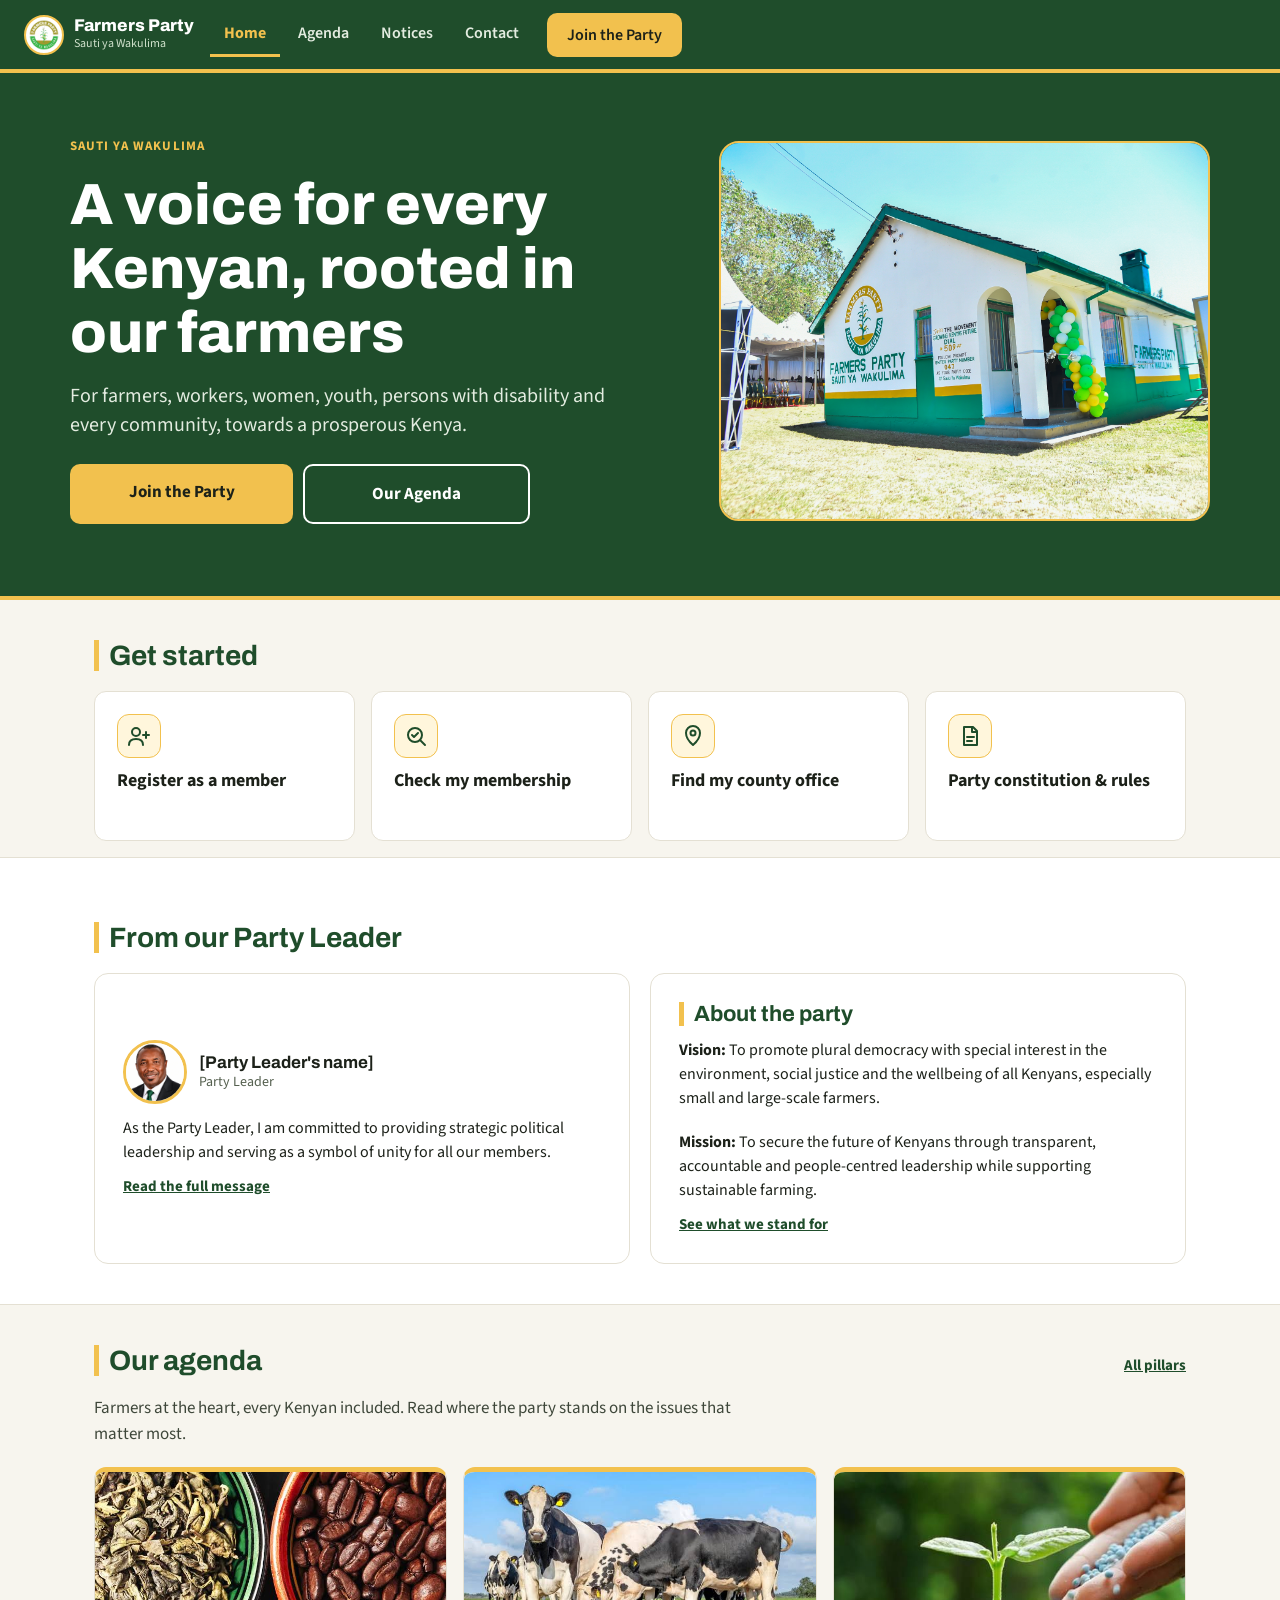
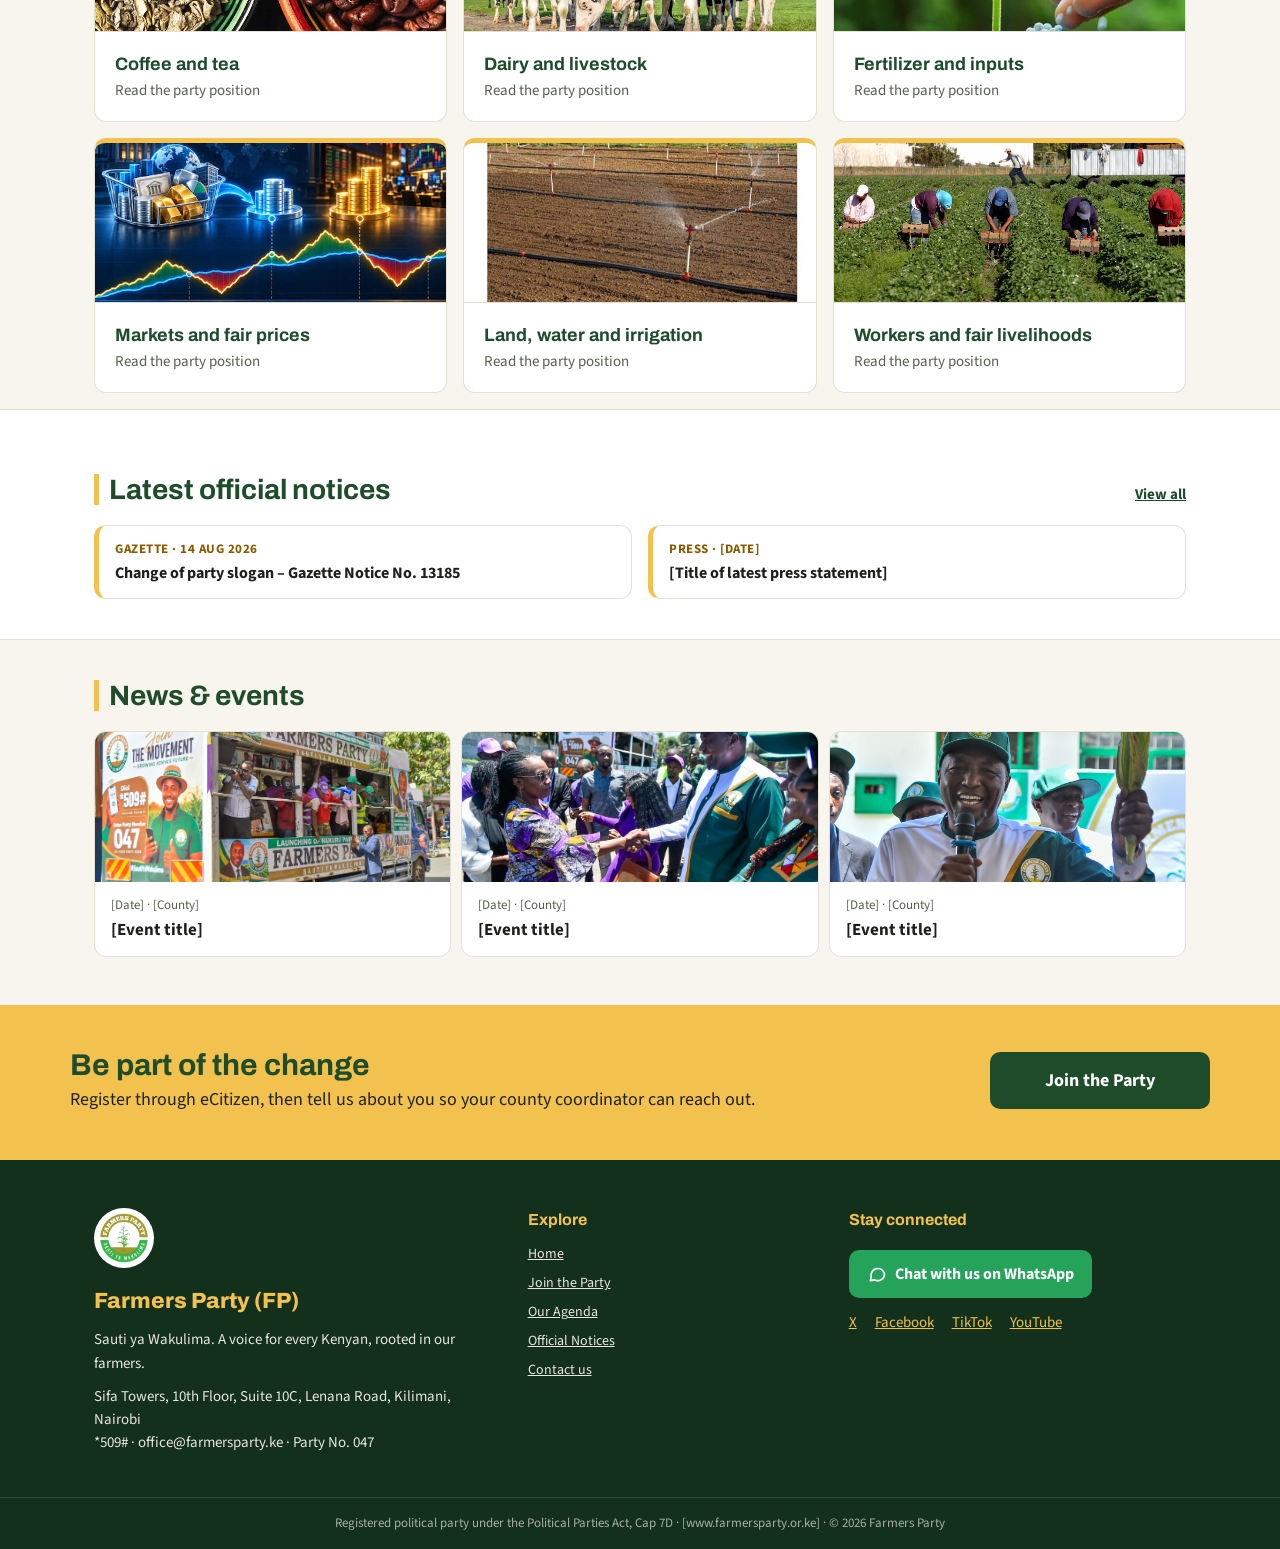
==== index.html @ f22e15ee "latest" ====
<!doctype html>
<html lang="en">
<head>
<meta charset="utf-8">
<meta name="viewport" content="width=device-width, initial-scale=1">
<title>Farmers Party – Home</title>
<meta name="description" content="Farmers Party (FP) – Sauti ya Wakulima. A voice for every Kenyan, rooted in our farmers.">
<link rel="preconnect" href="https://fonts.googleapis.com">
<link rel="icon" type="image/png" href="logo.png">
<link href="https://fonts.googleapis.com/css2?family=Archivo:wght@500;700;800&amp;family=Source+Sans+3:wght@400;600;700&amp;display=swap" rel="stylesheet">
<link rel="stylesheet" href="styles.css">
</head>
<body>
<div class="app">
<header class="hdr"><div class="hdr-in">
<a class="brand" href="index.html"><div class="logo"><img src="logo.png" alt="Farmers Party Logo"></div><div class="brand-text"><span class="brand-name">Farmers Party</span><span class="brand-sub">Sauti ya Wakulima</span></div></a>
<button class="menu-btn" type="button" aria-expanded="false" aria-controls="nav">Menu</button>
<nav class="nav" id="nav" aria-label="Main"><a href="index.html" aria-current="page">Home</a><a href="agenda.html">Agenda</a><a href="notices.html">Notices</a><a href="agenda.html#contact">Contact</a><a class="btn-join" href="join.html">Join the Party</a></nav>
</div></header>
<main class="">
<section class="hero"><div class="hero-in">
<div class="hero-txt">
<span class="kicker">Sauti ya Wakulima</span>
<h1>A voice for every Kenyan, rooted in our farmers</h1>
<p>For farmers, workers, women, youth, persons with disability and every community, towards a prosperous Kenya.</p>
<div class="cta"><a class="btn btn-gold" href="join.html">Join the Party</a><a class="btn btn-outline" href="agenda.html">Our Agenda</a></div>
</div>
<div class="ph"><img src="_DSC0729.jpg" alt="Farmers in the field"></div>
</div></section>
<section class="sec"><h2>Get started</h2><div class="grid4">
<a class="card qa" href="join.html"><svg aria-hidden="true" width="26" height="26" viewBox="0 0 24 24" fill="none" stroke="#1F4D2B" stroke-width="2" stroke-linecap="round" stroke-linejoin="round"><circle cx="9" cy="8" r="4"/><path d="M2 21c0-4 3-6 7-6s7 2 7 6"/><path d="M19 8v6"/><path d="M16 11h6"/></svg><span>Register as a member</span></a>
<a class="card qa" href="https://www.ecitizen.go.ke"><svg aria-hidden="true" width="26" height="26" viewBox="0 0 24 24" fill="none" stroke="#1F4D2B" stroke-width="2" stroke-linecap="round" stroke-linejoin="round"><circle cx="11" cy="11" r="7"/><path d="M21 21l-5-5"/><path d="M8 11l2 2 4-4"/></svg><span>Check my membership</span></a>
<a class="card qa" href="agenda.html#contact"><svg aria-hidden="true" width="26" height="26" viewBox="0 0 24 24" fill="none" stroke="#1F4D2B" stroke-width="2" stroke-linecap="round" stroke-linejoin="round"><path d="M12 21s-7-6-7-12a7 7 0 0 1 14 0c0 6-7 12-7 12z"/><circle cx="12" cy="9" r="2.5"/></svg><span>Find my county office</span></a>
<a class="card qa" href="notices.html"><svg aria-hidden="true" width="26" height="26" viewBox="0 0 24 24" fill="none" stroke="#1F4D2B" stroke-width="2" stroke-linecap="round" stroke-linejoin="round"><path d="M6 3h9l4 4v14H6z"/><path d="M14 3v5h5"/><path d="M9 13h7"/><path d="M9 17h5"/></svg><span>Party constitution &amp; rules</span></a>
</div></section>
<div class="band alt"><section class="sec"><h2>From our Party Leader</h2><div class="about">
<div class="card card-pad"><div class="leader"><div class="avatar"><img src="leader.jpg" alt="Party Leader Photo"></div><div style="display:flex;flex-direction:column"><strong>[Party Leader's name]</strong><small>Party Leader</small></div></div>
<p>As the Party Leader, I am committed to providing strategic political leadership and serving as a symbol of unity for all our members.</p><a class="more" href="agenda.html">Read the full message</a></div>
<div class="card card-pad"><h2 style="margin:0;font-size:22px">About the party</h2><p><strong>Vision:</strong> To promote plural democracy with special interest in the environment, social justice and the wellbeing of all Kenyans, especially small and large-scale farmers.</p><p style="margin-top:8px"><strong>Mission:</strong> To secure the future of Kenyans through transparent, accountable and people-centred leadership while supporting sustainable farming.</p><a class="more" href="agenda.html">See what we stand for</a></div>
</div></section></div>
<section class="sec"><div class="row-between"><h2>Our agenda</h2><a href="agenda.html">All pillars</a></div>
    <p class="lead">Farmers at the heart, every Kenyan included. Read where the party stands on the issues that matter most.</p>
    <div class="grid3">
      <a class="card pcard" href="agenda.html">
        <img src="teacoffe.jfif" alt="Coffee and tea">
        <div class="pcard-body">
          <strong>Coffee and tea</strong>
          <span>Read the party position</span>
        </div>
      </a>
      <a class="card pcard" href="agenda.html">
        <img src="cows.jfif" alt="Dairy and livestock">
        <div class="pcard-body">
          <strong>Dairy and livestock</strong>
          <span>Read the party position</span>
        </div>
      </a>
      <a class="card pcard" href="agenda.html">
        <img src="fertilizers.jfif" alt="Fertilizer and inputs">
        <div class="pcard-body">
          <strong>Fertilizer and inputs</strong>
          <span>Read the party position</span>
        </div>
      </a>
      <a class="card pcard" href="agenda.html">
        <img src="stock.jfif" alt="Markets and fair prices">
        <div class="pcard-body">
          <strong>Markets and fair prices</strong>
          <span>Read the party position</span>
        </div>
      </a>
      <a class="card pcard" href="agenda.html">
        <img src="land.jfif" alt="Land, water and irrigation">
        <div class="pcard-body">
          <strong>Land, water and irrigation</strong>
          <span>Read the party position</span>
        </div>
      </a>
      <a class="card pcard" href="agenda.html">
        <img src="workplace.jfif" alt="Workers and fair livelihoods">
        <div class="pcard-body">
          <strong>Workers and fair livelihoods</strong>
          <span>Read the party position</span>
        </div>
      </a>
    </div></section>
<div class="band alt"><section class="sec"><div class="row-between"><h2>Latest official notices</h2><a href="notices.html">View all</a></div>
<div class="grid2w">
<a class="card notice-link" href="notices.html"><span class="tag">GAZETTE · 14 AUG 2026</span><strong>Change of party slogan – Gazette Notice No. 13185</strong></a>
<a class="card notice-link" href="notices.html"><span class="tag">PRESS · [DATE]</span><strong>[Title of latest press statement]</strong></a>
</div></section></div>
<section class="sec"><h2>News &amp; events</h2><div class="events">
<div class="card"><div class="ph"><img src="_DSC1977.jpg" alt="Event 1"></div><div class="ev-body"><small>[Date] · [County]</small><strong>[Event title]</strong></div></div>
<div class="card"><div class="ph"><img src="_DSC0916.jpg" alt="Event 2"></div><div class="ev-body"><small>[Date] · [County]</small><strong>[Event title]</strong></div></div>
<div class="card"><div class="ph"><img src="_DSC1394.jpg" alt="Event 3"></div><div class="ev-body"><small>[Date] · [County]</small><strong>[Event title]</strong></div></div>
</div></section>
<section class="cta-band"><div class="cta-in"><div><h2>Be part of the change</h2><p>Register through eCitizen, then tell us about you so your county coordinator can reach out.</p></div><a class="btn btn-green" href="join.html">Join the Party</a></div></section>
</main>
<footer class="ftr">
<div class="ftr-in">
<div><img src="logo.png" alt="Farmers Party Logo" style="height: 60px; margin-bottom: 10px; border-radius: 50%; background: #fff; padding: 3px;"><span class="t">Farmers Party (FP)</span><p>Sauti ya Wakulima. A voice for every Kenyan, rooted in our farmers.</p><p>Sifa Towers, 10th Floor, Suite 10C, Lenana Road, Kilimani, Nairobi<br>*509# · office@farmersparty.ke · Party No. 047</p></div>
<div><h3>Explore</h3><ul><li><a href="index.html">Home</a></li><li><a href="join.html">Join the Party</a></li><li><a href="agenda.html">Our Agenda</a></li><li><a href="notices.html">Official Notices</a></li><li><a href="agenda.html#contact">Contact us</a></li></ul></div>
<div><h3>Stay connected</h3><a class="btn btn-wa" href="https://wa.me/"><svg aria-hidden="true" width="20" height="20" viewBox="0 0 24 24" fill="none" stroke="#fff" stroke-width="2" stroke-linecap="round" stroke-linejoin="round"><path d="M21 12a8 8 0 0 1-11.6 7.1L4 20l1-4.8A8 8 0 1 1 21 12z"/></svg>Chat with us on WhatsApp</a><div class="soc"><a href="https://x.com/">X</a><a href="https://facebook.com/">Facebook</a><a href="https://tiktok.com/">TikTok</a><a href="https://youtube.com/">YouTube</a></div></div>
</div>
<div class="ftr-bar">Registered political party under the Political Parties Act, Cap 7D · [www.farmersparty.or.ke] · © 2026 Farmers Party</div>
</footer>
</div>
<script src="js/main.js" defer></script>
</body>
</html>
---- styles.css ----
/* Farmers Party – styles (matches canvas design tokens) */
:root{--green:#1F4D2B;--green-dk:#163a20;--gold:#F2C14E;--ink:#1C2119;--muted:#55604F;--text2:#3E473A;--bg:#F7F5EE;--line:#E4E0D3;--line2:#B9B4A5;--tint:#EEF3EA;--wa:#25A35A;--amber:#8A5A00}
*{box-sizing:border-box}
body{margin:0;background:var(--bg);font-family:'Source Sans 3',system-ui,sans-serif;color:var(--ink)}
a{color:var(--green)}a:hover{color:var(--green-dk)}
h1,h2,.brand-name{font-family:Archivo,sans-serif}
:focus-visible{outline:3px solid var(--gold);outline-offset:2px}
.app{max-width:480px;min-height:100vh;margin:0 auto;display:flex;flex-direction:column;background:var(--bg)}
.app>main{flex:1}
.hdr{display:flex;align-items:center;justify-content:space-between;padding:14px 16px;background:#fff;border-bottom:1px solid var(--line)}
.brand{display:flex;align-items:center;gap:10px;text-decoration:none;color:var(--ink)}
.logo{width:40px;height:40px;border-radius:20px;background:var(--green);display:flex;align-items:center;justify-content:center}
.brand-text{display:flex;flex-direction:column}
.brand-name{font-weight:800;font-size:17px;line-height:1.1}
.brand-sub{font-size:12px;color:var(--muted)}
.btn-join{text-decoration:none;background:var(--gold);color:var(--ink);font-weight:700;font-size:15px;padding:11px 16px;border-radius:10px}
.btn-join:hover{color:var(--ink)}
.nav{display:flex;gap:4px;padding:0 8px;background:#fff;border-bottom:1px solid var(--line)}
.nav a{flex:1;text-align:center;text-decoration:none;padding:13px 0;font-weight:600;font-size:14px;color:var(--muted)}
.nav a[aria-current=page]{font-weight:700;color:var(--green);border-bottom:3px solid var(--green)}
.btn{display:block;text-align:center;text-decoration:none;font:inherit;font-weight:700;font-size:16px;padding:14px 0;border-radius:10px;border:0;cursor:pointer}
.btn-green{background:var(--green);color:#fff}.btn-green:hover{color:#fff;background:var(--green-dk)}
.btn-gold{background:var(--gold);color:var(--ink)}.btn-gold:hover{color:var(--ink)}
.btn-wa{background:var(--wa);color:#fff}.btn-wa:hover{color:#fff}
.btn-outline{border:2px solid #fff;color:#fff;padding:12px 0}.btn-outline:hover{color:#fff}
.intro{padding:24px 20px 8px;display:flex;flex-direction:column;gap:8px}
.intro h1{margin:0;font-weight:800;font-size:30px;line-height:1.15}
.intro p{margin:0;font-size:17px;line-height:1.45;color:var(--text2)}
.hero{background:var(--green);color:#fff;padding:28px 20px 24px;display:flex;flex-direction:column;gap:14px}
.hero .kicker{font-size:13px;font-weight:700;letter-spacing:.08em;text-transform:uppercase;color:var(--gold)}
.hero h1{margin:0;font-weight:800;font-size:34px;line-height:1.1}
.hero p{margin:0;font-size:17px;line-height:1.45;color:#E3ECE0}
.hero .cta{display:flex;gap:10px;margin-top:6px}.hero .cta .btn{flex:1}
.ph{display:flex;align-items:center;justify-content:center;text-align:center;color:var(--muted);font-size:14px}
.hero .ph{margin-top:8px;height:180px;border-radius:12px;border:2px dashed #7FA388;color:#CFE0CB;padding:0 20px}
.sec{padding:20px 16px 8px;display:flex;flex-direction:column;gap:10px}
.sec h2{margin:0;font-size:20px}
.row-between{display:flex;justify-content:space-between;align-items:baseline}
.row-between a,.card a.more{font-weight:700;font-size:15px}
.card{background:#fff;border:1px solid var(--line);border-radius:12px}
.card-pad{padding:18px;border-radius:14px;display:flex;flex-direction:column;gap:12px}
.grid2{display:grid;grid-template-columns:repeat(2,minmax(0,1fr));gap:10px}
.qa{text-decoration:none;color:var(--ink);padding:16px;display:flex;flex-direction:column;gap:10px;min-height:104px}
.qa span{font-weight:700;font-size:16px}
.leader{display:flex;align-items:center;gap:12px}
.avatar{width:64px;height:64px;border-radius:32px;background:var(--line);font-size:11px;color:var(--muted);flex:none}
.leader strong{font-family:Archivo,sans-serif;font-size:17px}.leader small{font-size:14px;color:var(--muted)}
.card p{margin:0;font-size:16px;line-height:1.5}
.notice-link{text-decoration:none;color:var(--ink);padding:14px 16px;display:flex;flex-direction:column;gap:4px}
.tag{font-size:13px;font-weight:700;color:var(--amber);letter-spacing:.04em}
.notice-link strong{font-size:16px}
.events{display:flex;gap:10px}.events .card{flex:1;overflow:hidden}
.events .ph{height:90px;background:#DDE6D6;font-size:12px}
.ev-body{padding:10px 12px;display:flex;flex-direction:column;gap:4px}
.ev-body small{font-size:13px;color:var(--muted)}.ev-body strong{font-size:15px}
.step{display:flex;align-items:center;gap:10px}
.step b{width:32px;height:32px;border-radius:16px;background:var(--green);color:#fff;display:flex;align-items:center;justify-content:center}
.step h2{margin:0;font-size:19px}
.wrap{padding:14px 16px 0}
form.card-pad{gap:14px}
label.f{display:flex;flex-direction:column;gap:6px;font-weight:600;font-size:15px}
.in{font:inherit;font-weight:400;font-size:16px;padding:12px;border:1px solid var(--line2);border-radius:8px;background:#fff;color:var(--ink)}
fieldset{border:0;padding:0;margin:0;display:flex;flex-direction:column;gap:10px}
legend{font-weight:600;font-size:15px;margin-bottom:8px;padding:0}
.chk{display:flex;align-items:center;gap:10px;font-size:16px}.chk input{width:22px;height:22px}
.note{background:var(--tint);border-radius:10px;padding:12px 14px;font-size:15px;line-height:1.4}
.note.err{background:#FBEAE6;color:#8A2A12}
.filters{display:flex;gap:8px;padding:12px 16px;flex-wrap:wrap}
.chip{font:inherit;font-weight:600;font-size:15px;padding:10px 16px;min-height:44px;border-radius:22px;border:2px solid var(--line2);background:#fff;color:var(--ink);cursor:pointer}
.chip[aria-pressed=true]{font-weight:700;border-color:var(--green);background:var(--green);color:#fff}
.list{padding:4px 16px 16px;display:flex;flex-direction:column;gap:10px}
.list article{padding:16px;display:flex;flex-direction:column;gap:8px}
.list h2{margin:0;font-size:17px;line-height:1.3}
.ref{font-size:14px;color:var(--muted)}
.foot-row{display:flex;justify-content:space-between;align-items:center;border-top:1px solid #EFEBE0;padding-top:10px}
.foot-row span{font-size:13px;color:var(--muted)}.foot-row a{font-weight:700;font-size:15px}
.objection{margin:0 16px 24px;background:var(--tint);border-radius:12px;padding:16px;display:flex;flex-direction:column;gap:6px}
.objection h2{margin:0;font-size:16px}.objection p{margin:0;font-size:15px;line-height:1.45}
.acc{padding:12px 16px 8px;display:flex;flex-direction:column;gap:8px}
.acc .card{overflow:hidden}
.acc button{font:inherit;width:100%;display:flex;justify-content:space-between;align-items:center;gap:12px;background:#fff;border:0;padding:16px;min-height:56px;text-align:left;color:var(--ink);font-weight:700;font-size:17px;cursor:pointer}
.acc button span+span{font-size:22px;color:var(--green)}
.acc p{padding:0 16px 16px;font-size:16px;line-height:1.5;color:var(--text2)}
.contact{padding:20px 16px 24px;display:flex;flex-direction:column;gap:12px}
.contact h2{margin:0;font-size:22px}
.contact .info{padding:16px;display:flex;flex-direction:column;gap:8px;font-size:16px;line-height:1.45}
.map{height:150px;border-radius:12px;border:2px dashed var(--line2)}
[hidden]{display:none!important}
.ftr{background:var(--ink);color:#E8E6DE;padding:20px;font-size:14px;line-height:1.5}
.ftr.big{padding:24px 20px 28px;display:flex;flex-direction:column;gap:14px}
.ftr.big .t{font-family:Archivo,sans-serif;font-weight:800;font-size:18px;color:#fff}
.ftr.big .addr{font-size:15px}
.ftr.big .btn{display:flex;align-items:center;justify-content:center;gap:8px}
.ftr .soc{display:flex;gap:18px;font-size:15px}.ftr .soc a{color:var(--gold)}
.ftr small{font-size:13px;color:#A9AFA2}

/* ===== Brand colour pass: more green + golden yellow ===== */
:root{--gold-dk:#E3A72F;--gold-tint:#FFF6DC}
/* header: solid green with gold base stripe */
.hdr{background:var(--green);border-bottom:4px solid var(--gold)}
.brand{color:#fff}.brand:hover{color:#fff}
.brand-sub{color:#CFE0CB}
.logo{border:2px solid var(--gold)}
.btn-join:hover,.btn-gold:hover{background:var(--gold-dk)}
/* nav: gold active marker */
.nav a[aria-current=page]{border-bottom-color:var(--gold)}
.nav a:hover{background:var(--gold-tint)}
/* page title bands (Join, Notices, Agenda) */
.intro{background:var(--green);padding:28px 20px 24px;border-bottom:4px solid var(--gold);margin-bottom:8px}
.intro h1{color:#fff}.intro p{color:#E3ECE0}
/* hero */
.hero{border-bottom:4px solid var(--gold)}
/* section headings: green text with gold marker */
.sec h2,.contact h2{color:var(--green);border-left:5px solid var(--gold);padding-left:10px}
/* cards */
.list article,.notice-link,.objection,.note{border-left:5px solid var(--gold)}
.notice-link{border-radius:12px}
.qa svg{width:44px;height:44px;padding:9px;background:var(--gold-tint);border:1px solid var(--gold);border-radius:12px}
.qa:hover{border-color:var(--green)}
.avatar{border:3px solid var(--gold)}
.step b{color:var(--gold)}
.note{background:var(--gold-tint)}
.note.err{border-left-color:#8A2A12}
.card-pad h2,.objection h2{color:var(--green)}
/* accordion + chips */
.acc button[aria-expanded=true]{background:var(--gold-tint);border-left:5px solid var(--gold);padding-left:11px}
.acc button[aria-expanded=true]+p{background:var(--gold-tint);border-left:5px solid var(--gold);padding-top:0;padding-left:11px}
.chip:hover{border-color:var(--green)}
.chip[aria-pressed=true]{box-shadow:0 3px 0 var(--gold)}
.in:focus{border-color:var(--green);box-shadow:0 0 0 3px var(--gold-tint),0 0 0 4px var(--gold);outline:none}
/* footer */
.ftr{border-top:4px solid var(--gold);background:#12301b}
.ftr.big .t{color:var(--gold)}

/* ===== Website (desktop landing) layout ===== */
html{scroll-behavior:smooth}
.app{max-width:none;margin:0;background:var(--bg)}
.container,.sec,.wrap,.acc,.contact,.list,.filters,.objection,.intro>*,.hero-in,.ftr-in{max-width:1140px;margin-left:auto;margin-right:auto;width:100%}
.sec,.wrap,.acc,.contact,.list,.filters{padding-left:24px;padding-right:24px}
.objection{margin:0 auto 32px;width:calc(100% - 48px)}
/* header with inline nav — logo left, nav far right */
.hdr{position:sticky;top:0;z-index:20;padding:0}
.hdr-in{display:flex;align-items:center;justify-content:space-between;gap:16px;padding:12px 24px;flex-wrap:wrap}
.menu-btn{display:none;font:inherit;font-weight:700;background:transparent;color:#fff;border:2px solid var(--gold);border-radius:10px;padding:8px 14px;cursor:pointer}
.nav{background:transparent;border:0;padding:0;gap:4px;align-items:center;margin-left:auto}
.nav a{flex:none;padding:10px 14px;font-size:16px;color:#E3ECE0;border-radius:8px;border-bottom:3px solid transparent;border-radius:8px 8px 0 0}
.nav a:hover{background:rgba(255,255,255,.12);color:#fff}
.nav a[aria-current=page]{color:var(--gold);border-bottom:3px solid var(--gold)}
.nav a.btn-join{margin-left:10px;padding:11px 20px;border-radius:10px;border-bottom:0;color:var(--ink);background:var(--gold)}
.nav a.btn-join:hover{background:var(--gold-dk);color:var(--ink)}
.nav a.btn-join[aria-current=page]{box-shadow:0 0 0 3px #fff}
/* page title band */
.intro{padding:48px 24px 40px}
.intro>*{padding:0}
.intro h1{font-size:clamp(32px,4.5vw,46px)}
.intro p{max-width:680px;font-size:19px}
/* hero */
.hero{padding:64px 24px 72px;gap:0}
.hero-in{display:grid;grid-template-columns:1.1fr .9fr;gap:48px;align-items:center}
.hero-txt{display:flex;flex-direction:column;gap:18px}
.hero h1{font-size:clamp(36px,5.2vw,58px)}
.hero p{font-size:20px;max-width:560px}
.hero .cta{max-width:460px}.hero .cta .btn{padding:16px 0;font-size:17px}
.hero .ph{margin:0;height:380px;border-radius:20px}
/* sections */
.band{padding:24px 0}.band.alt{background:#fff;border-top:1px solid var(--line);border-bottom:1px solid var(--line)}
.sec{padding-top:40px;padding-bottom:16px;gap:20px}
.sec h2{font-size:28px}
.lead{margin:0;max-width:640px;font-size:17px;line-height:1.5;color:var(--text2)}
.grid4{display:grid;grid-template-columns:repeat(4,minmax(0,1fr));gap:16px}
.grid3{display:grid;grid-template-columns:repeat(3,minmax(0,1fr));gap:16px}
.grid2w{display:grid;grid-template-columns:repeat(2,minmax(0,1fr));gap:16px}
.qa{padding:22px;min-height:150px;transition:border-color .15s,box-shadow .15s}
.qa:hover{box-shadow:0 6px 18px rgba(31,77,43,.12)}
.qa span{font-size:18px}
.about{display:grid;grid-template-columns:1fr 1fr;gap:20px;align-items:stretch}
.about .card-pad{padding:28px;justify-content:center}
.pcard{display:flex;flex-direction:column;gap:6px;padding:20px;text-decoration:none;color:var(--ink);border-top:5px solid var(--gold)}
.pcard:hover{border-top-color:var(--green)}
.pcard strong{font-family:Archivo,sans-serif;font-size:18px;color:var(--green)}
.pcard span{font-size:15px;color:var(--muted)}
.more-link{align-self:flex-start;font-weight:700;font-size:16px}
.events .card{flex:1}.events .ph{height:150px}
.ev-body{padding:14px 16px}.ev-body strong{font-size:17px}
.cta-band{background:var(--gold);color:var(--ink);padding:44px 24px;margin-top:32px}
.cta-in{max-width:1140px;margin:0 auto;display:flex;align-items:center;justify-content:space-between;gap:24px;flex-wrap:wrap}
.cta-in h2{margin:0;font-size:30px;color:var(--green)}
.cta-in p{margin:6px 0 0;font-size:18px;color:var(--ink)}
.cta-in .btn{padding:16px 32px;font-size:18px;min-width:220px}
/* join page */
.join-main .wrap{max-width:760px}
.join-main .wrap:last-of-type{padding-bottom:40px}
/* notices + agenda */
.list{display:grid;grid-template-columns:repeat(2,minmax(0,1fr));gap:16px;padding-bottom:24px}
.acc{display:grid;grid-template-columns:repeat(2,minmax(0,1fr));gap:12px;align-items:start;padding-top:28px}
.contact{display:grid;grid-template-columns:1fr 1fr;gap:16px;padding-top:32px;padding-bottom:48px}
.contact h2{grid-column:1/-1}
.contact .info{grid-column:1}.contact .btn{grid-column:1}
.contact .map{grid-column:2;grid-row:2/span 3;height:auto;min-height:220px}
/* footer */
.ftr,.ftr.big{display:block;padding:0}
.ftr-in{display:grid;grid-template-columns:1.4fr 1fr 1.2fr;gap:40px;padding:48px 24px 32px}
.ftr h3{margin:0 0 12px;font-family:Archivo,sans-serif;font-size:16px;color:var(--gold)}
.ftr .t{display:block;font-family:Archivo,sans-serif;font-weight:800;font-size:22px;color:var(--gold);margin-bottom:10px}
.ftr p{margin:0 0 10px;font-size:15px;line-height:1.55}
.ftr ul{list-style:none;margin:0;padding:0;display:flex;flex-direction:column;gap:8px}
.ftr a{color:#E8E6DE}.ftr a:hover{color:var(--gold)}
.ftr .btn-wa{display:inline-flex;align-items:center;gap:8px;padding:12px 18px;margin:6px 0 14px;color:#fff}
.ftr .soc{gap:18px}.ftr .soc a{color:var(--gold)}
.ftr-bar{border-top:1px solid rgba(255,255,255,.14);padding:16px 24px;text-align:center;font-size:13px;color:#A9AFA2}
/* tablet + phone */
@media (max-width:900px){
.menu-btn{display:block;margin-left:auto}
.nav{display:none;width:100%;flex-direction:column;align-items:stretch;padding:8px 0 12px;margin-left:0}
.nav.open{display:flex}
.nav a,.nav a.btn-join{text-align:left;margin:0}
.nav a.btn-join{text-align:center;margin-top:8px}
.hero{padding:40px 20px 48px}
.hero-in{grid-template-columns:1fr;gap:28px}
.hero .ph{height:220px}
.grid4{grid-template-columns:repeat(2,minmax(0,1fr))}
.grid3,.about,.list,.acc,.contact,.ftr-in{grid-template-columns:1fr}
.contact .info,.contact .btn,.contact .map{grid-column:1;grid-row:auto}
.contact .map{min-height:160px}
.ftr-in{gap:28px;padding-top:36px}
.events{flex-direction:column}
.cta-in{flex-direction:column;align-items:stretch;text-align:center}
.intro{padding:32px 20px 28px}
}
@media (max-width:520px){.hero .cta{flex-direction:column}.sec,.wrap,.acc,.contact,.list,.filters{padding-left:16px;padding-right:16px}}
@media (prefers-reduced-motion:reduce){html{scroll-behavior:auto}*{transition:none!important}}

/* ===== Logo Image Integration ===== */
.logo {
  overflow: hidden;
  background: #fff;
}
.logo img {
  width: 100%;
  height: 100%;
  object-fit: contain;
  padding: 2px;
}

/* ===== Photo Integration ===== */
.hero .ph, .events .ph, .avatar {
  overflow: hidden;
  padding: 0;
}
.hero .ph img, .events .ph img, .avatar img {
  width: 100%;
  height: 100%;
  object-fit: cover;
  display: block;
}
.hero .ph {
  border-style: solid;
  border-color: var(--gold);
}
/* ===== Agenda card photos ===== */
.pcard {
    padding: 0;
    overflow: hidden;
  }
  .pcard img {
    width: 100%;
    height: 160px;
    object-fit: cover;
    display: block;
    border-bottom: 1px solid var(--line);
  }
  .pcard .pcard-body {
    padding: 16px 20px 20px;
    display: flex;
    flex-direction: column;
    gap: 6px;
  }
  @media (max-width:900px) {
    .pcard img { height: 140px; }
  }
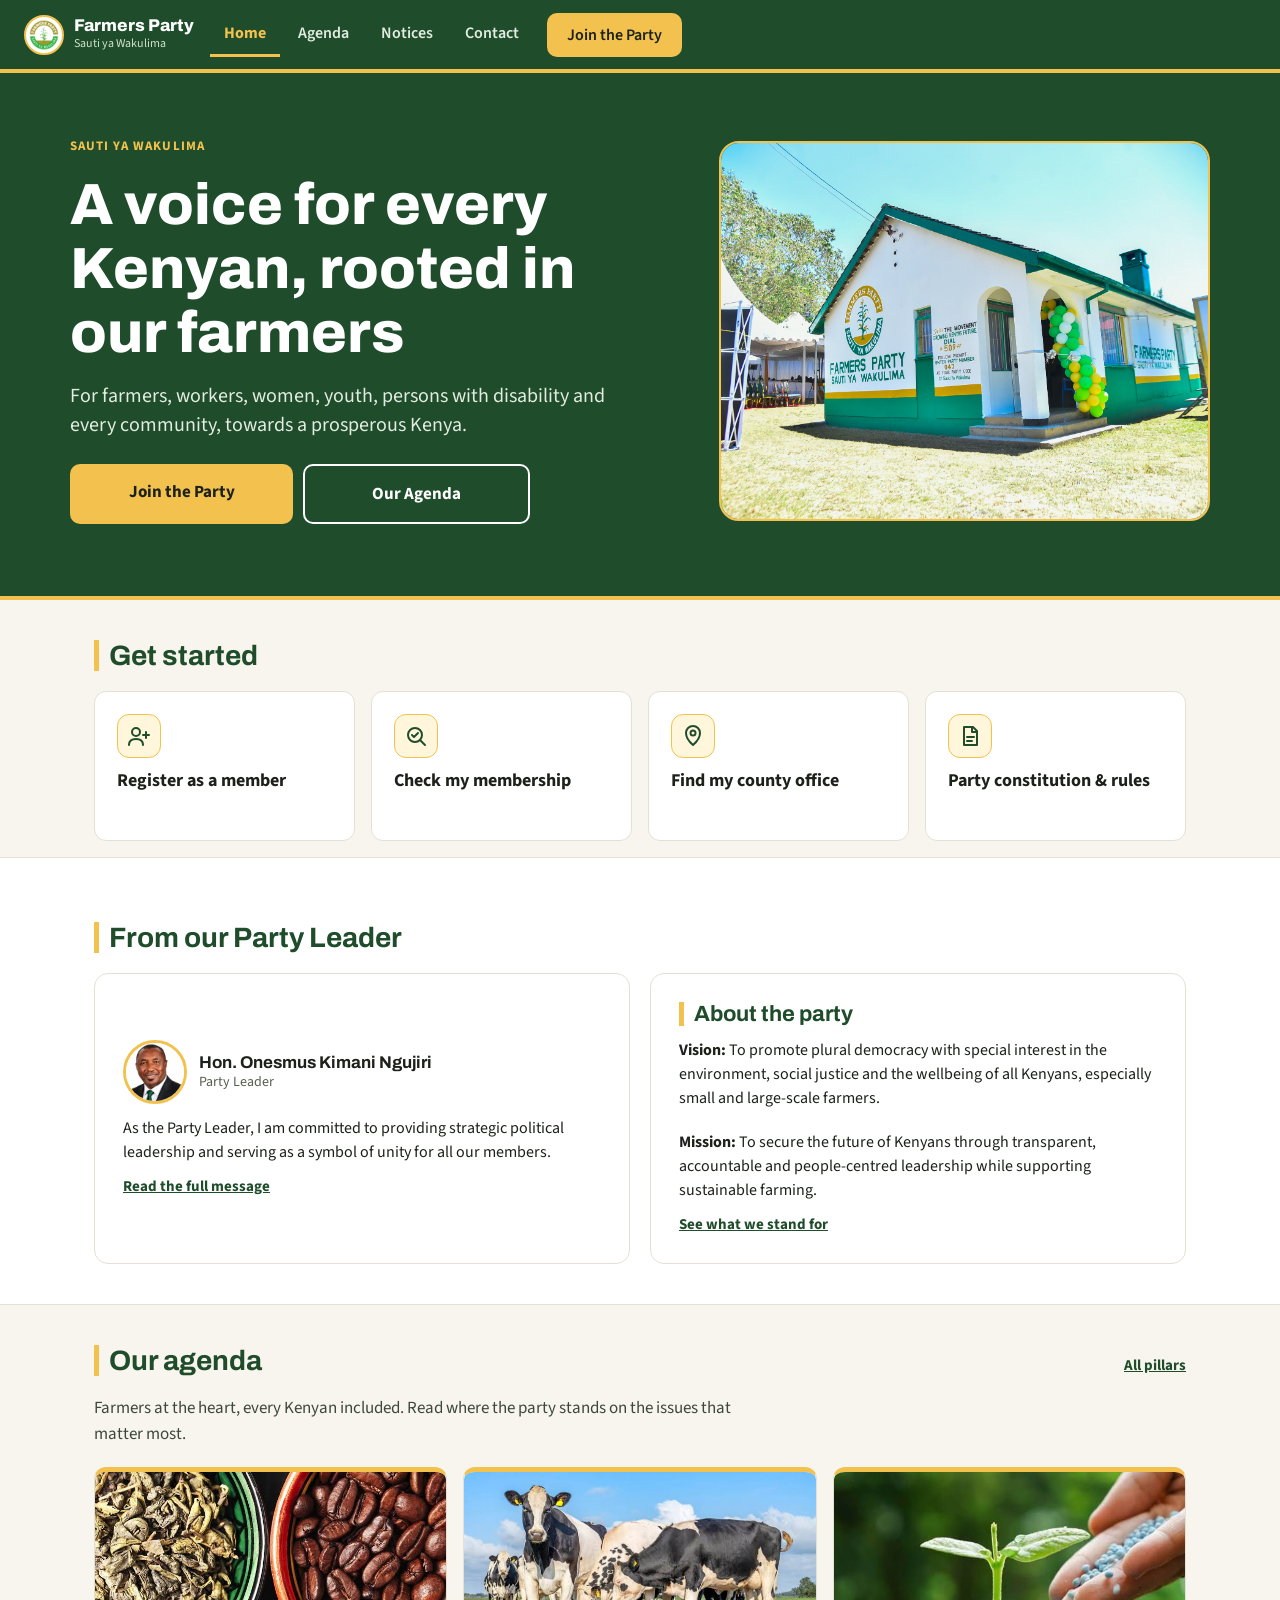
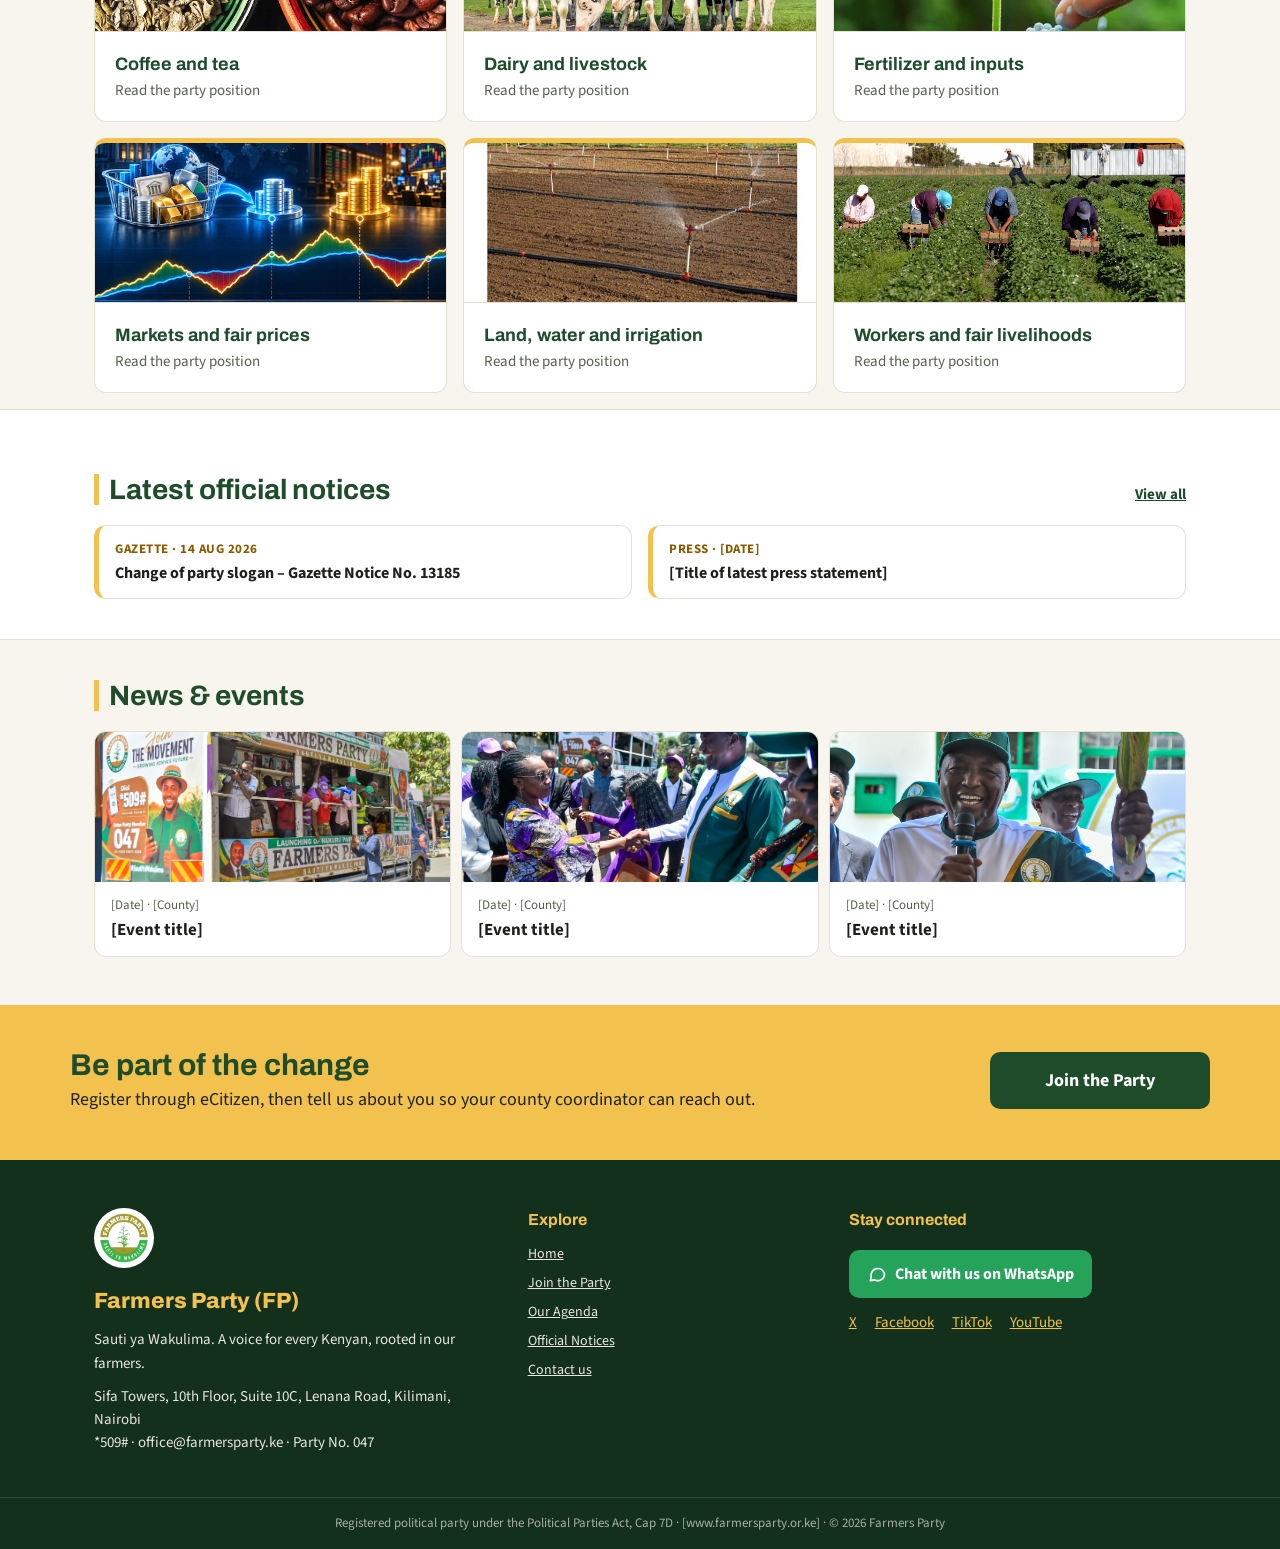
==== commit d8e10fc6: "latest" ====
--- a/index.html
+++ b/index.html
@@ -34,7 +34,7 @@
 <a class="card qa" href="notices.html"><svg aria-hidden="true" width="26" height="26" viewBox="0 0 24 24" fill="none" stroke="#1F4D2B" stroke-width="2" stroke-linecap="round" stroke-linejoin="round"><path d="M6 3h9l4 4v14H6z"/><path d="M14 3v5h5"/><path d="M9 13h7"/><path d="M9 17h5"/></svg><span>Party constitution &amp; rules</span></a>
 </div></section>
 <div class="band alt"><section class="sec"><h2>From our Party Leader</h2><div class="about">
-<div class="card card-pad"><div class="leader"><div class="avatar"><img src="leader.jpg" alt="Party Leader Photo"></div><div style="display:flex;flex-direction:column"><strong>[Party Leader's name]</strong><small>Party Leader</small></div></div>
+<div class="card card-pad"><div class="leader"><div class="avatar"><img src="leader.jpg" alt="Party Leader Photo"></div><div style="display:flex;flex-direction:column"><strong>Hon. Onesmus Kimani Ngujiri</strong><small>Party Leader</small></div></div>
 <p>As the Party Leader, I am committed to providing strategic political leadership and serving as a symbol of unity for all our members.</p><a class="more" href="agenda.html">Read the full message</a></div>
 <div class="card card-pad"><h2 style="margin:0;font-size:22px">About the party</h2><p><strong>Vision:</strong> To promote plural democracy with special interest in the environment, social justice and the wellbeing of all Kenyans, especially small and large-scale farmers.</p><p style="margin-top:8px"><strong>Mission:</strong> To secure the future of Kenyans through transparent, accountable and people-centred leadership while supporting sustainable farming.</p><a class="more" href="agenda.html">See what we stand for</a></div>
 </div></section></div>
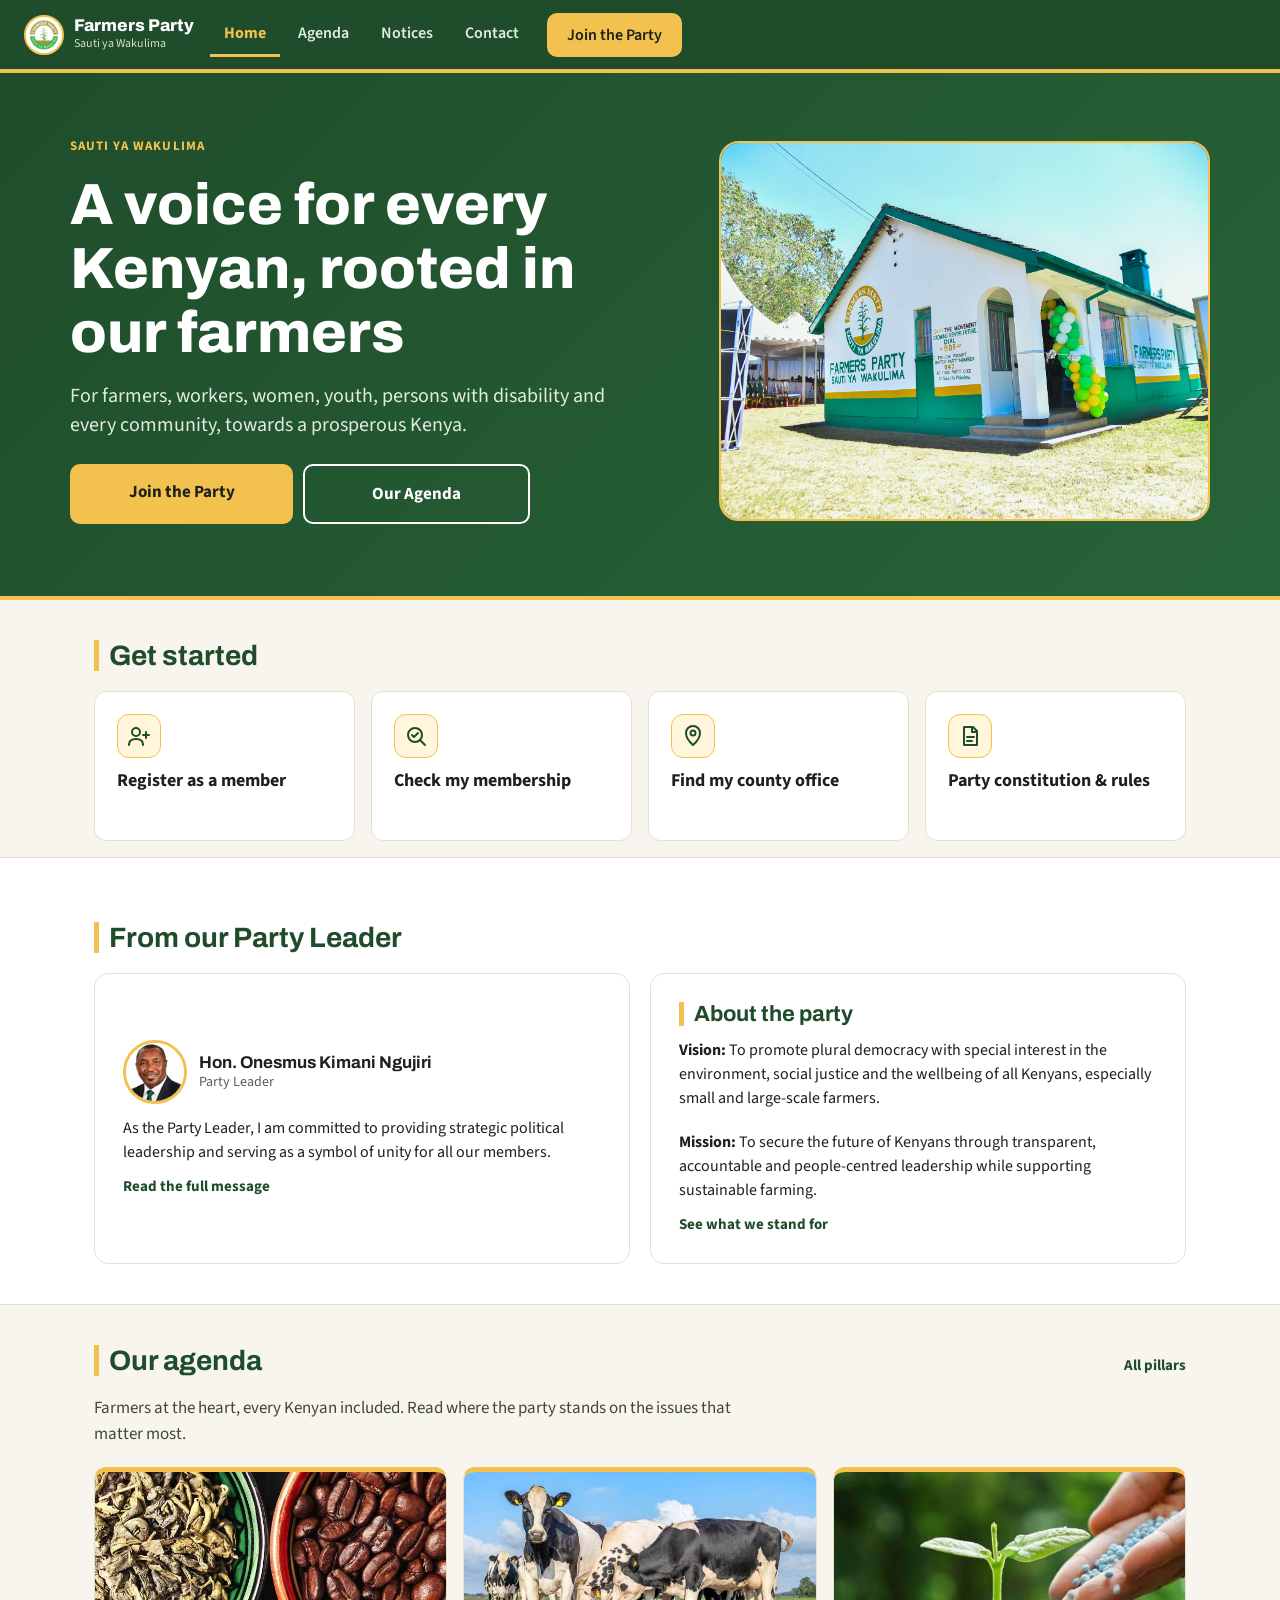
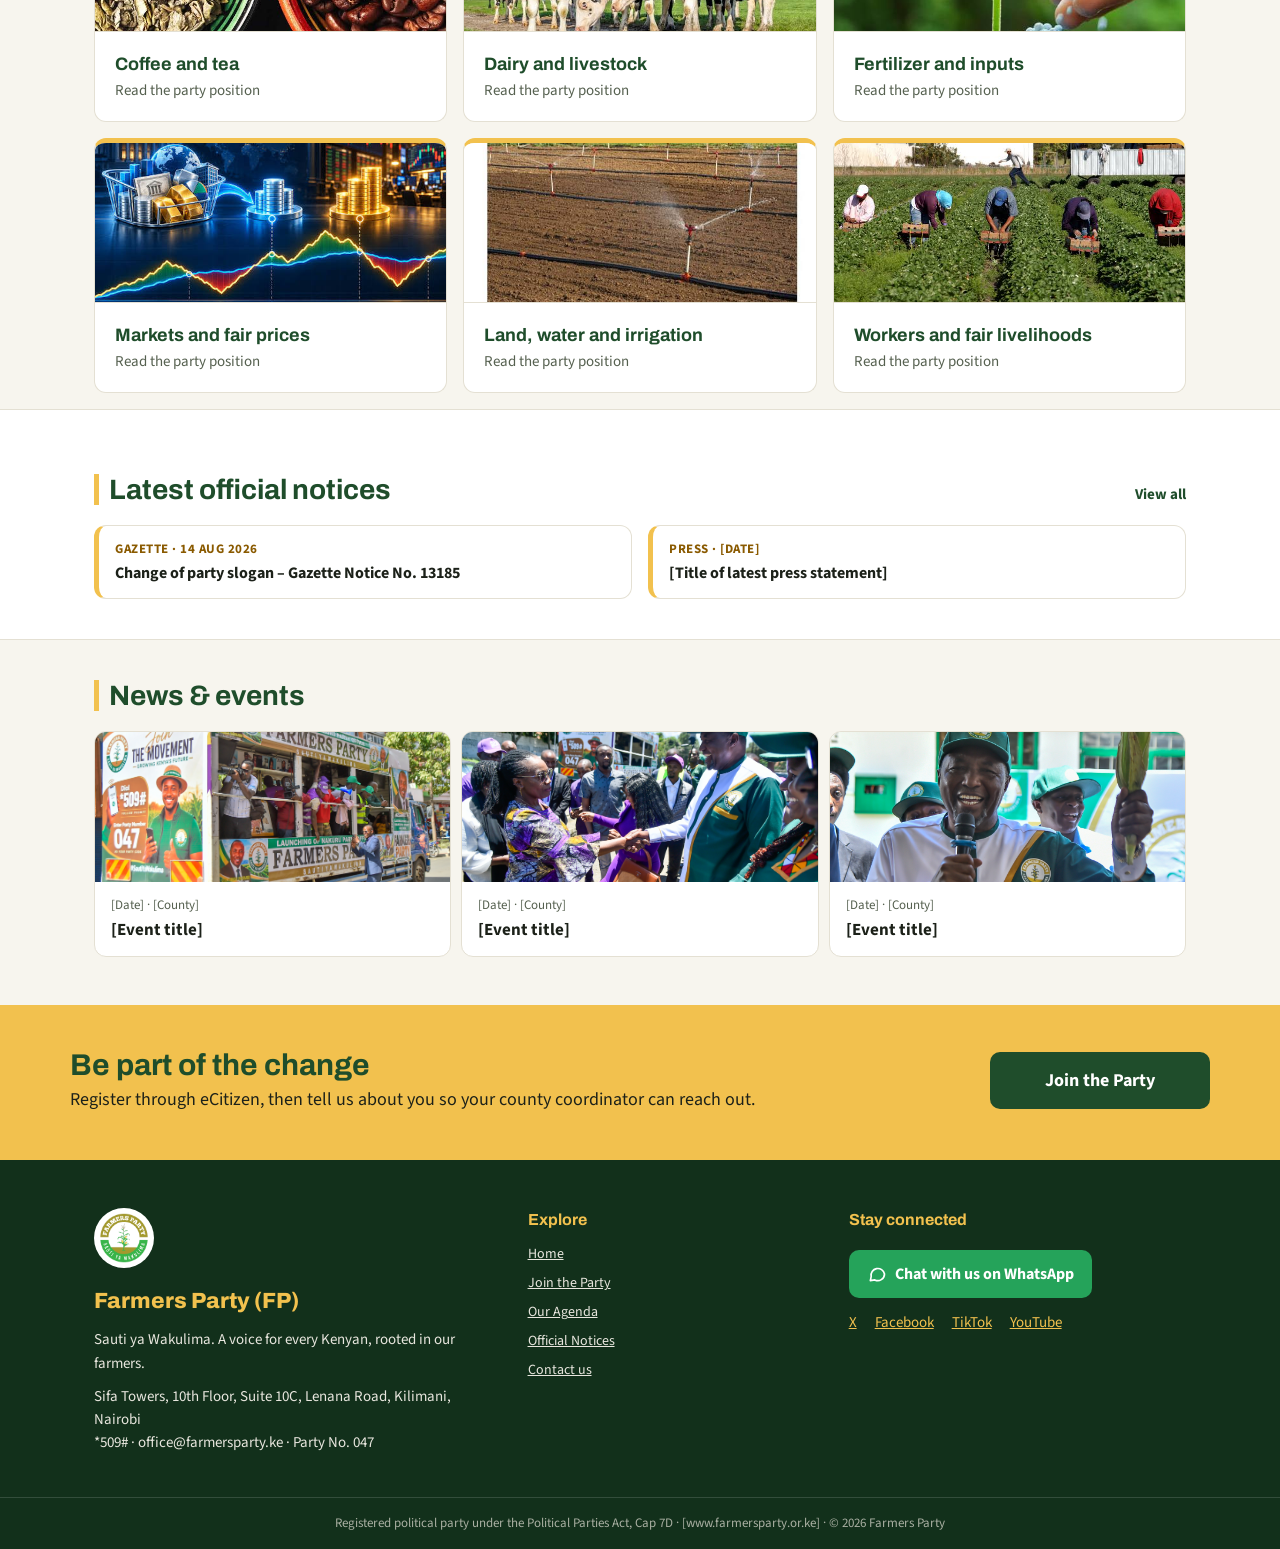
==== commit 89ddc148: "latest" ====
--- a/index.html
+++ b/index.html
@@ -100,7 +100,7 @@
 <div class="ftr-in">
 <div><img src="logo.png" alt="Farmers Party Logo" style="height: 60px; margin-bottom: 10px; border-radius: 50%; background: #fff; padding: 3px;"><span class="t">Farmers Party (FP)</span><p>Sauti ya Wakulima. A voice for every Kenyan, rooted in our farmers.</p><p>Sifa Towers, 10th Floor, Suite 10C, Lenana Road, Kilimani, Nairobi<br>*509# · office@farmersparty.ke · Party No. 047</p></div>
 <div><h3>Explore</h3><ul><li><a href="index.html">Home</a></li><li><a href="join.html">Join the Party</a></li><li><a href="agenda.html">Our Agenda</a></li><li><a href="notices.html">Official Notices</a></li><li><a href="agenda.html#contact">Contact us</a></li></ul></div>
-<div><h3>Stay connected</h3><a class="btn btn-wa" href="https://wa.me/"><svg aria-hidden="true" width="20" height="20" viewBox="0 0 24 24" fill="none" stroke="#fff" stroke-width="2" stroke-linecap="round" stroke-linejoin="round"><path d="M21 12a8 8 0 0 1-11.6 7.1L4 20l1-4.8A8 8 0 1 1 21 12z"/></svg>Chat with us on WhatsApp</a><div class="soc"><a href="https://x.com/">X</a><a href="https://facebook.com/">Facebook</a><a href="https://tiktok.com/">TikTok</a><a href="https://youtube.com/">YouTube</a></div></div>
+<div><h3>Stay connected</h3><a class="btn btn-wa" href="https://wa.me/"><svg aria-hidden="true" width="20" height="20" viewBox="0 0 24 24" fill="none" stroke="#fff" stroke-width="2" stroke-linecap="round" stroke-linejoin="round"><path d="M21 12a8 8 0 0 1-11.6 7.1L4 20l1-4.8A8 8 0 1 1 21 12z"/></svg>Chat with us on WhatsApp</a><div class="soc"><a href="https://x.com/FarmersParty_FP" target="_blank" rel="noopener">X</a><a href="https://www.facebook.com/share/1CMqEgruwL/" target="_blank" rel="noopener">Facebook</a><a href="https://tiktok.com/">TikTok</a><a href="https://youtube.com/">YouTube</a></div></div>
 </div>
 <div class="ftr-bar">Registered political party under the Political Parties Act, Cap 7D · [www.farmersparty.or.ke] · © 2026 Farmers Party</div>
 </footer>
--- a/styles.css
+++ b/styles.css
@@ -208,25 +208,52 @@
 .ftr .btn-wa{display:inline-flex;align-items:center;gap:8px;padding:12px 18px;margin:6px 0 14px;color:#fff}
 .ftr .soc{gap:18px}.ftr .soc a{color:var(--gold)}
 .ftr-bar{border-top:1px solid rgba(255,255,255,.14);padding:16px 24px;text-align:center;font-size:13px;color:#A9AFA2}
-/* tablet + phone */
+
+/* ===== Mobile Menu (Responsive) ===== */
 @media (max-width:900px){
-.menu-btn{display:block;margin-left:auto}
-.nav{display:none;width:100%;flex-direction:column;align-items:stretch;padding:8px 0 12px;margin-left:0}
-.nav.open{display:flex}
-.nav a,.nav a.btn-join{text-align:left;margin:0}
-.nav a.btn-join{text-align:center;margin-top:8px}
-.hero{padding:40px 20px 48px}
-.hero-in{grid-template-columns:1fr;gap:28px}
-.hero .ph{height:220px}
-.grid4{grid-template-columns:repeat(2,minmax(0,1fr))}
-.grid3,.about,.list,.acc,.contact,.ftr-in{grid-template-columns:1fr}
-.contact .info,.contact .btn,.contact .map{grid-column:1;grid-row:auto}
-.contact .map{min-height:160px}
-.ftr-in{gap:28px;padding-top:36px}
-.events{flex-direction:column}
-.cta-in{flex-direction:column;align-items:stretch;text-align:center}
-.intro{padding:32px 20px 28px}
-}
+  .menu-btn{display:block;margin-left:auto}
+  .nav{
+    display:none;
+    width:100%;
+    flex-direction:column;
+    align-items:stretch;
+    padding:8px 0 12px;
+    margin-left:0;
+    margin-top:10px;
+    background:var(--green-dk);
+    border-radius:10px;
+  }
+  .nav.open{display:flex}
+  .nav a,.nav a.btn-join{
+    text-align:left;
+    margin:0;
+    padding:14px 20px;
+    border-radius:8px;
+    border-bottom:0;
+  }
+  .nav a[aria-current=page]{
+    background:rgba(255,255,255,.1);
+    border-left:4px solid var(--gold);
+  }
+  .nav a.btn-join{
+    text-align:center;
+    margin-top:8px;
+    background:var(--gold);
+    color:var(--ink);
+  }
+  .hero{padding:40px 20px 48px}
+  .hero-in{grid-template-columns:1fr;gap:28px}
+  .hero .ph{height:220px}
+  .grid4{grid-template-columns:repeat(2,minmax(0,1fr))}
+  .grid3,.about,.list,.acc,.contact,.ftr-in{grid-template-columns:1fr}
+  .contact .info,.contact .btn,.contact .map{grid-column:1;grid-row:auto}
+  .contact .map{min-height:160px}
+  .ftr-in{gap:28px;padding-top:36px}
+  .events{flex-direction:column}
+  .cta-in{flex-direction:column;align-items:stretch;text-align:center}
+  .intro{padding:32px 20px 28px}
+}
+
 @media (max-width:520px){.hero .cta{flex-direction:column}.sec,.wrap,.acc,.contact,.list,.filters{padding-left:16px;padding-right:16px}}
 @media (prefers-reduced-motion:reduce){html{scroll-behavior:auto}*{transition:none!important}}
 
@@ -257,24 +284,93 @@
   border-style: solid;
   border-color: var(--gold);
 }
+
 /* ===== Agenda card photos ===== */
 .pcard {
-    padding: 0;
-    overflow: hidden;
-  }
-  .pcard img {
-    width: 100%;
-    height: 160px;
-    object-fit: cover;
-    display: block;
-    border-bottom: 1px solid var(--line);
-  }
-  .pcard .pcard-body {
-    padding: 16px 20px 20px;
-    display: flex;
-    flex-direction: column;
-    gap: 6px;
-  }
-  @media (max-width:900px) {
-    .pcard img { height: 140px; }
-  }+  padding: 0;
+  overflow: hidden;
+}
+.pcard img {
+  width: 100%;
+  height: 160px;
+  object-fit: cover;
+  display: block;
+  border-bottom: 1px solid var(--line);
+}
+.pcard .pcard-body {
+  padding: 16px 20px 20px;
+  display: flex;
+  flex-direction: column;
+  gap: 6px;
+}
+@media (max-width:900px) {
+  .pcard img { height: 140px; }
+}
+
+/* ===== Dynamic & Appealing Animations (Added) ===== */
+/* Hero animated gradient */
+.hero {
+  background: linear-gradient(-45deg, #1F4D2B, #163a20, #2a6b3d, #1F4D2B);
+  background-size: 400% 400%;
+  animation: gradientBG 14s ease infinite;
+}
+@keyframes gradientBG {
+  0% { background-position: 0% 50%; }
+  50% { background-position: 100% 50%; }
+  100% { background-position: 0% 50%; }
+}
+
+/* Card lift */
+.card {
+  transition: transform .3s ease, box-shadow .3s ease;
+}
+.card:hover {
+  transform: translateY(-6px);
+  box-shadow: 0 14px 28px rgba(0,0,0,.08);
+}
+
+/* Image zoom inside cards */
+.pcard, .events .card { overflow: hidden; }
+.pcard img, .events .ph img {
+  transition: transform .6s ease;
+}
+.pcard:hover img, .events .card:hover .ph img {
+  transform: scale(1.07);
+}
+
+/* Button lift */
+.btn, .btn-join, .chip {
+  transition: transform .2s ease, box-shadow .2s ease;
+}
+.btn:hover, .btn-join:hover, .chip:hover {
+  transform: translateY(-2px);
+  box-shadow: 0 6px 14px rgba(0,0,0,.15);
+}
+
+/* Icon pop */
+.qa svg { transition: transform .3s ease; }
+.qa:hover svg { transform: scale(1.1) rotate(6deg); }
+
+/* Link underline slide */
+.more, .more-link, .row-between a {
+  position: relative; text-decoration: none;
+}
+.more::after, .more-link::after, .row-between a::after {
+  content:''; position:absolute; left:0; bottom:-2px;
+  width:0; height:2px; background:var(--gold);
+  transition: width .3s ease;
+}
+.more:hover::after, .more-link:hover::after, .row-between a:hover::after {
+  width:100%;
+}
+
+/* Notice hover accent */
+.notice-link { transition: border-left-color .3s ease, background .3s ease; }
+.notice-link:hover { border-left-color: var(--green); background:#fdfdfd; }
+
+/* Scroll reveal base */
+.reveal {
+  opacity:0; transform: translateY(28px);
+  transition: opacity .7s ease, transform .7s ease;
+}
+.reveal.active { opacity:1; transform: translateY(0); }
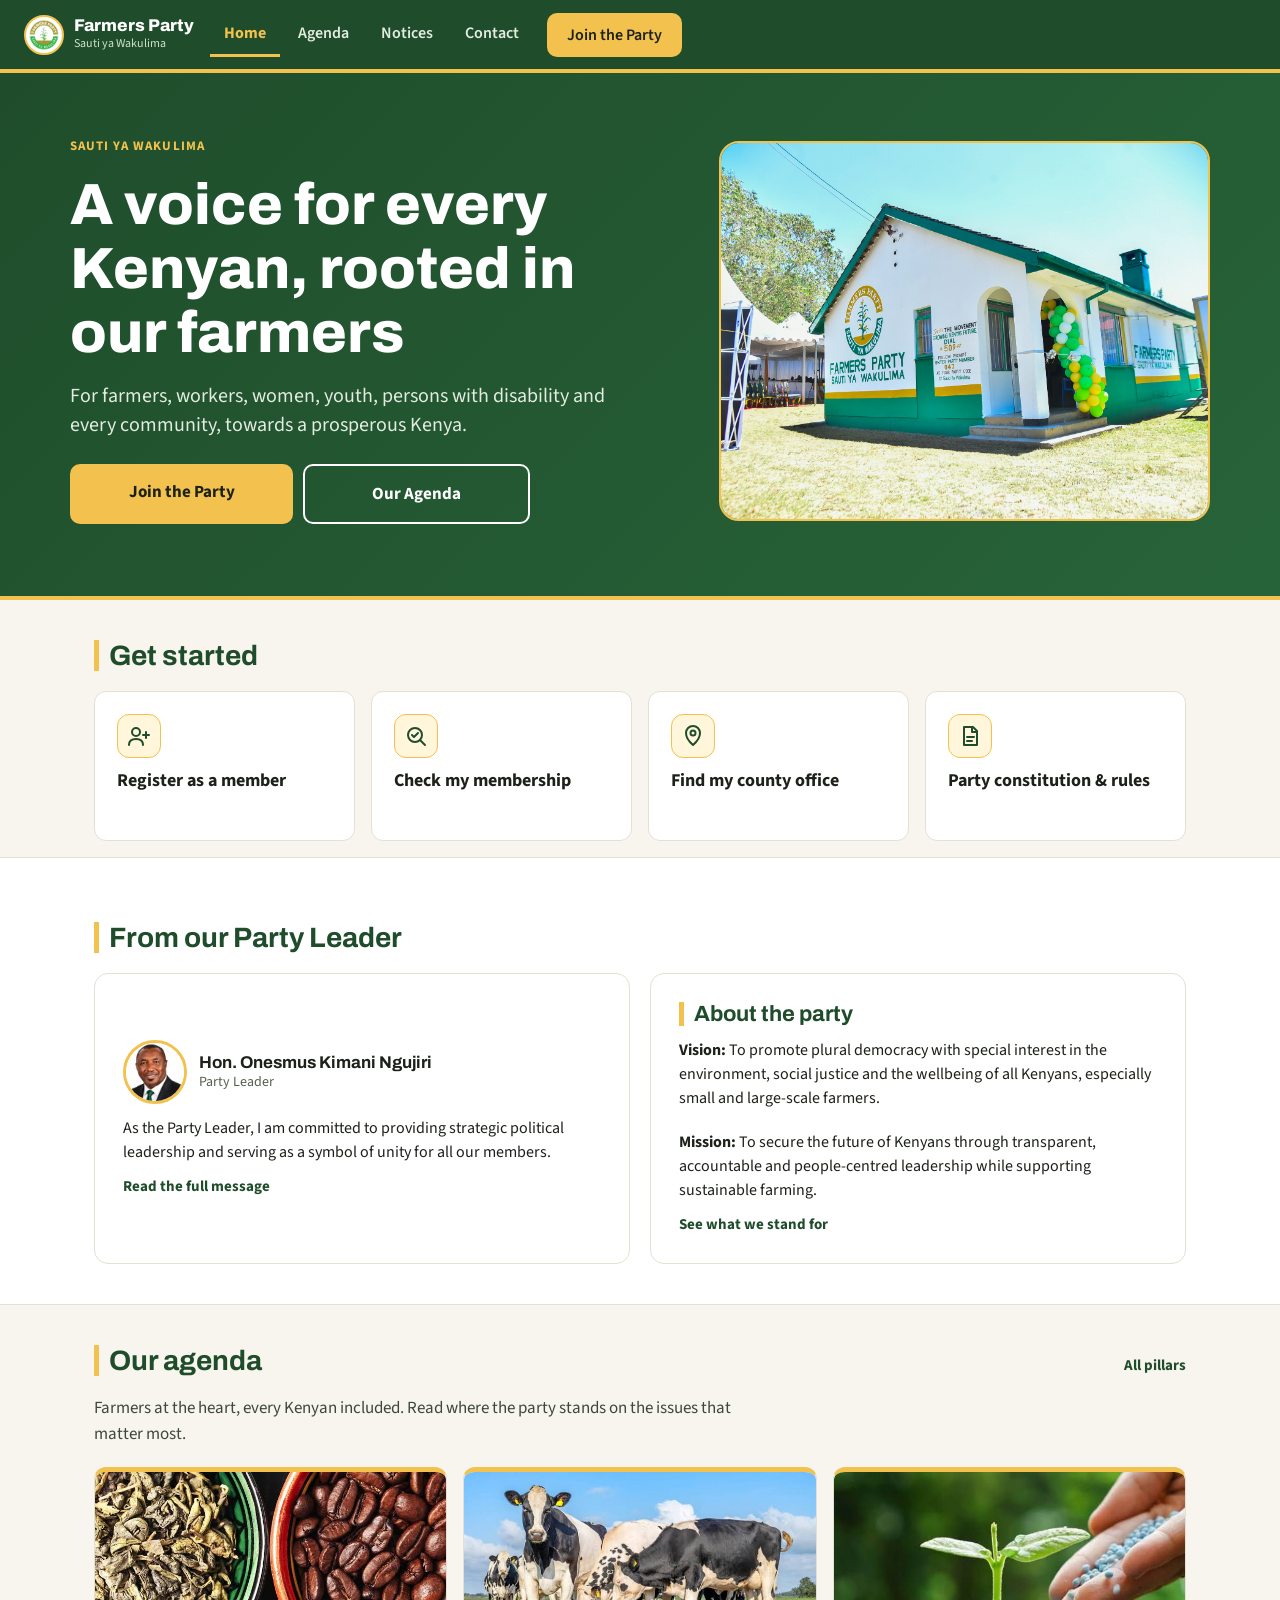
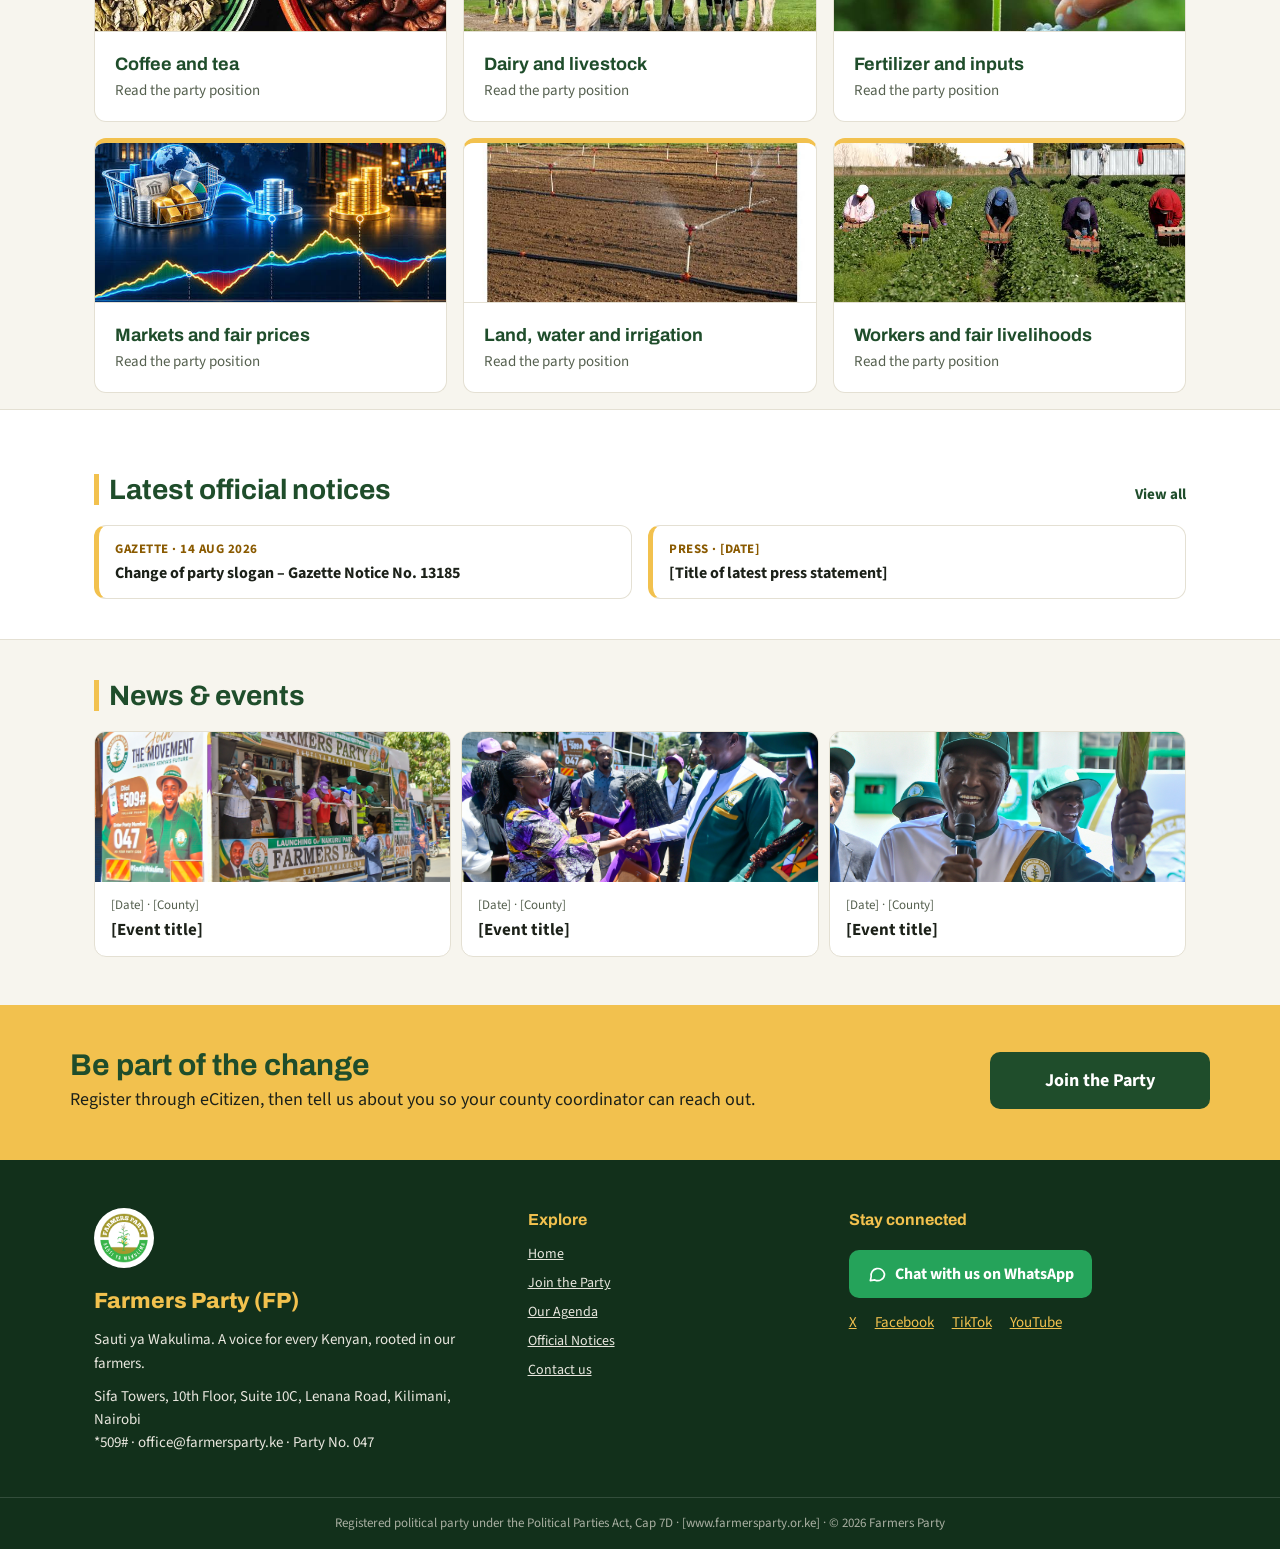
==== commit 373a5f3f: "latest" ====
--- a/index.html
+++ b/index.html
@@ -105,6 +105,6 @@
 <div class="ftr-bar">Registered political party under the Political Parties Act, Cap 7D · [www.farmersparty.or.ke] · © 2026 Farmers Party</div>
 </footer>
 </div>
-<script src="js/main.js" defer></script>
+<script src="main.js" defer></script>
 </body>
 </html>
--- a/styles.css
+++ b/styles.css
@@ -138,10 +138,11 @@
 .container,.sec,.wrap,.acc,.contact,.list,.filters,.objection,.intro>*,.hero-in,.ftr-in{max-width:1140px;margin-left:auto;margin-right:auto;width:100%}
 .sec,.wrap,.acc,.contact,.list,.filters{padding-left:24px;padding-right:24px}
 .objection{margin:0 auto 32px;width:calc(100% - 48px)}
-/* header with inline nav — logo left, nav far right */
-.hdr{position:sticky;top:0;z-index:20;padding:0}
+/* header with inline nav: logo left, nav far right */
+.hdr{position:sticky;top:0;z-index:1000;padding:0}
 .hdr-in{display:flex;align-items:center;justify-content:space-between;gap:16px;padding:12px 24px;flex-wrap:wrap}
-.menu-btn{display:none;font:inherit;font-weight:700;background:transparent;color:#fff;border:2px solid var(--gold);border-radius:10px;padding:8px 14px;cursor:pointer}
+.menu-btn{display:none;font:inherit;font-weight:700;background:transparent;color:#fff;border:2px solid var(--gold);border-radius:10px;padding:8px 14px;cursor:pointer;
+  position:relative;z-index:1001;min-height:44px;min-width:76px;touch-action:manipulation;-webkit-tap-highlight-color:transparent}
 .nav{background:transparent;border:0;padding:0;gap:4px;align-items:center;margin-left:auto}
 .nav a{flex:none;padding:10px 14px;font-size:16px;color:#E3ECE0;border-radius:8px;border-bottom:3px solid transparent;border-radius:8px 8px 0 0}
 .nav a:hover{background:rgba(255,255,255,.12);color:#fff}
@@ -209,25 +210,32 @@
 .ftr .soc{gap:18px}.ftr .soc a{color:var(--gold)}
 .ftr-bar{border-top:1px solid rgba(255,255,255,.14);padding:16px 24px;text-align:center;font-size:13px;color:#A9AFA2}
 
-/* ===== Mobile Menu (Responsive) ===== */
+/* ===== Tablet + phone (includes the mobile menu dropdown) ===== */
 @media (max-width:900px){
+  .hdr-in{position:relative;flex-wrap:nowrap}
   .menu-btn{display:block;margin-left:auto}
+  /* dropdown panel that opens under the header */
   .nav{
     display:none;
-    width:100%;
+    position:absolute;
+    top:100%;
+    left:12px;
+    right:12px;
+    width:auto;
+    margin:6px 0 0;
+    padding:8px;
     flex-direction:column;
     align-items:stretch;
-    padding:8px 0 12px;
-    margin-left:0;
-    margin-top:10px;
     background:var(--green-dk);
-    border-radius:10px;
+    border:2px solid var(--gold);
+    border-radius:12px;
+    box-shadow:0 12px 28px rgba(0,0,0,.28);
   }
-  .nav.open{display:flex}
+  #nav.open{display:flex}
   .nav a,.nav a.btn-join{
     text-align:left;
     margin:0;
-    padding:14px 20px;
+    padding:14px 16px;
     border-radius:8px;
     border-bottom:0;
   }
@@ -307,7 +315,7 @@
   .pcard img { height: 140px; }
 }
 
-/* ===== Dynamic & Appealing Animations (Added) ===== */
+/* ===== Dynamic & Appealing Animations ===== */
 /* Hero animated gradient */
 .hero {
   background: linear-gradient(-45deg, #1F4D2B, #163a20, #2a6b3d, #1F4D2B);
@@ -373,4 +381,4 @@
   opacity:0; transform: translateY(28px);
   transition: opacity .7s ease, transform .7s ease;
 }
-.reveal.active { opacity:1; transform: translateY(0); }+.reveal.active { opacity:1; transform: translateY(0); }
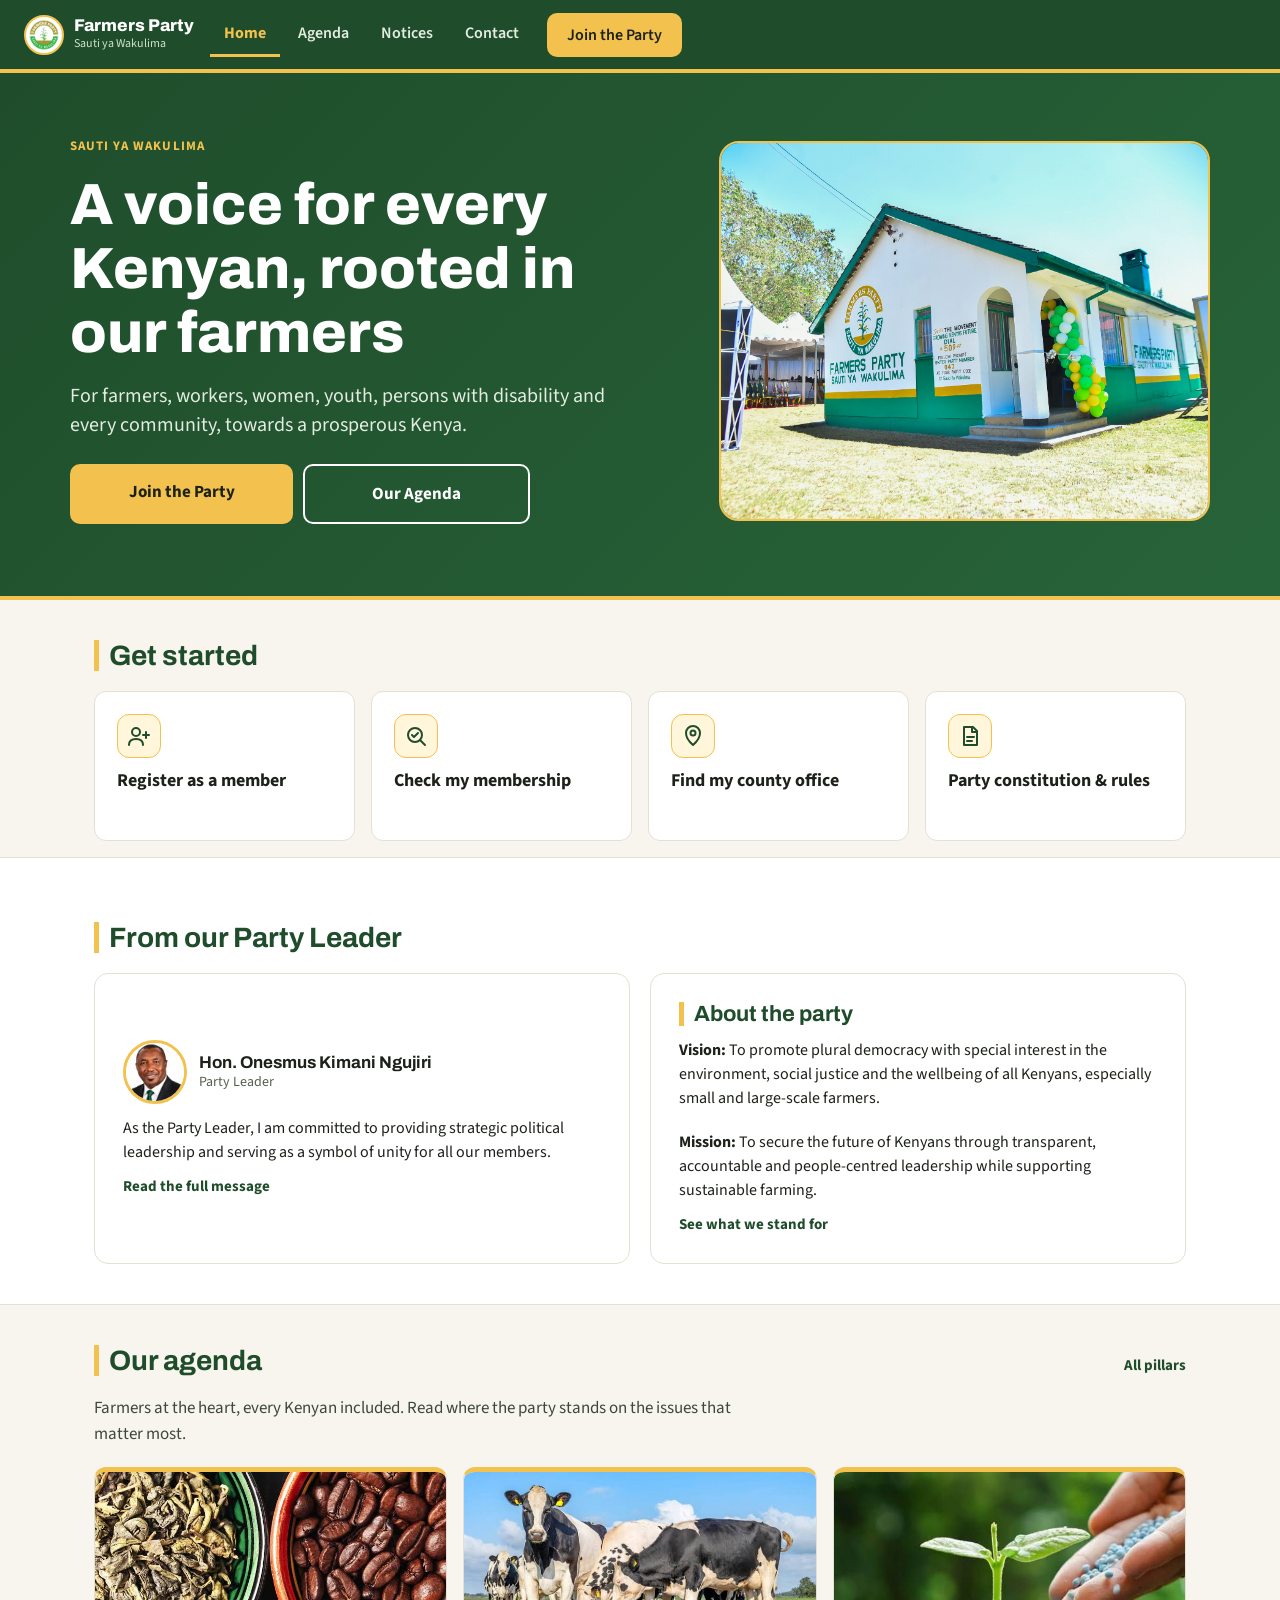
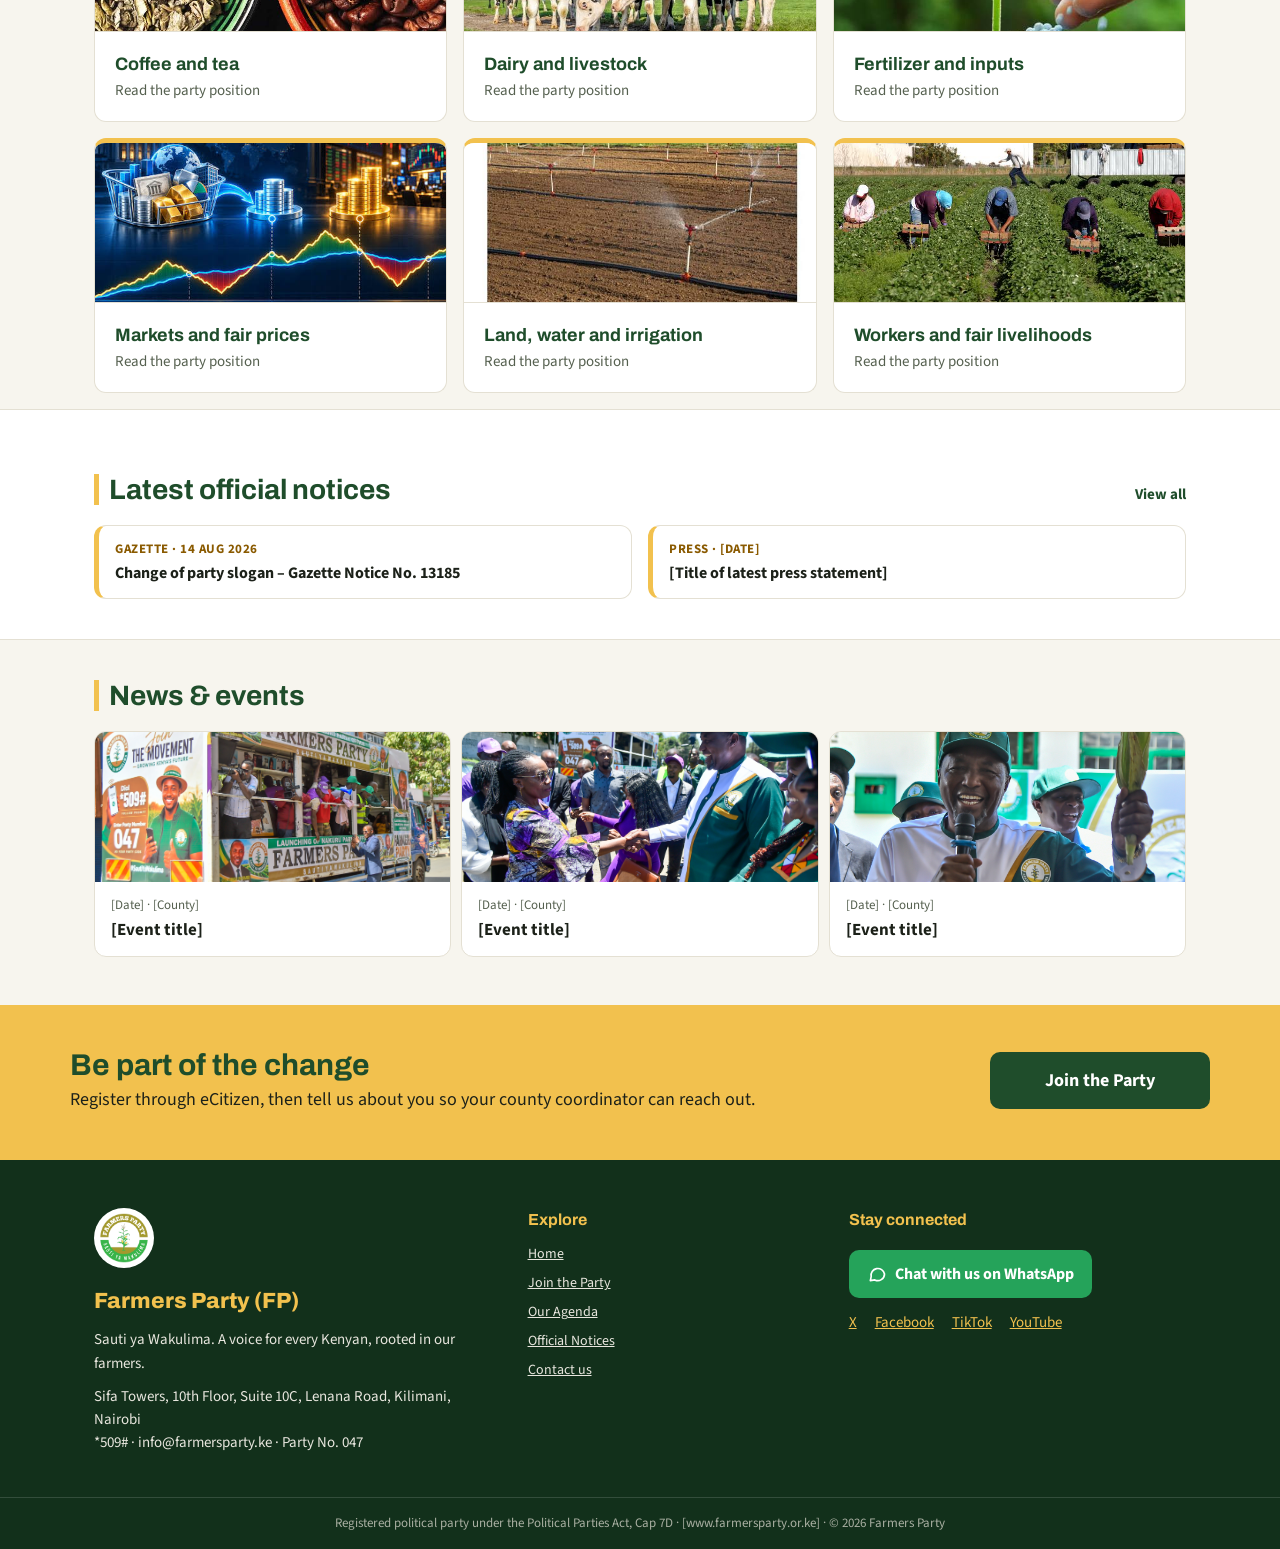
==== commit 9e83ec29: "latest" ====
--- a/index.html
+++ b/index.html
@@ -98,7 +98,7 @@
 </main>
 <footer class="ftr">
 <div class="ftr-in">
-<div><img src="logo.png" alt="Farmers Party Logo" style="height: 60px; margin-bottom: 10px; border-radius: 50%; background: #fff; padding: 3px;"><span class="t">Farmers Party (FP)</span><p>Sauti ya Wakulima. A voice for every Kenyan, rooted in our farmers.</p><p>Sifa Towers, 10th Floor, Suite 10C, Lenana Road, Kilimani, Nairobi<br>*509# · office@farmersparty.ke · Party No. 047</p></div>
+<div><img src="logo.png" alt="Farmers Party Logo" style="height: 60px; margin-bottom: 10px; border-radius: 50%; background: #fff; padding: 3px;"><span class="t">Farmers Party (FP)</span><p>Sauti ya Wakulima. A voice for every Kenyan, rooted in our farmers.</p><p>Sifa Towers, 10th Floor, Suite 10C, Lenana Road, Kilimani, Nairobi<br>*509# · info@farmersparty.ke · Party No. 047</p></div>
 <div><h3>Explore</h3><ul><li><a href="index.html">Home</a></li><li><a href="join.html">Join the Party</a></li><li><a href="agenda.html">Our Agenda</a></li><li><a href="notices.html">Official Notices</a></li><li><a href="agenda.html#contact">Contact us</a></li></ul></div>
 <div><h3>Stay connected</h3><a class="btn btn-wa" href="https://wa.me/"><svg aria-hidden="true" width="20" height="20" viewBox="0 0 24 24" fill="none" stroke="#fff" stroke-width="2" stroke-linecap="round" stroke-linejoin="round"><path d="M21 12a8 8 0 0 1-11.6 7.1L4 20l1-4.8A8 8 0 1 1 21 12z"/></svg>Chat with us on WhatsApp</a><div class="soc"><a href="https://x.com/FarmersParty_FP" target="_blank" rel="noopener">X</a><a href="https://www.facebook.com/share/1CMqEgruwL/" target="_blank" rel="noopener">Facebook</a><a href="https://tiktok.com/">TikTok</a><a href="https://youtube.com/">YouTube</a></div></div>
 </div>
--- a/styles.css
+++ b/styles.css
@@ -80,7 +80,36 @@
 .acc .card{overflow:hidden}
 .acc button{font:inherit;width:100%;display:flex;justify-content:space-between;align-items:center;gap:12px;background:#fff;border:0;padding:16px;min-height:56px;text-align:left;color:var(--ink);font-weight:700;font-size:17px;cursor:pointer}
 .acc button span+span{font-size:22px;color:var(--green)}
-.acc p{padding:0 16px 16px;font-size:16px;line-height:1.5;color:var(--text2)}
+
+/* ===== Agenda Pillar Rich Content Styles ===== */
+#pillars .card > div[id^="pillar-"] {
+  padding: 0 16px 16px;
+  font-size: 16px;
+  line-height: 1.55;
+  color: var(--text2);
+}
+#pillars .card > div[id^="pillar-"] p {
+  margin: 0 0 10px;
+}
+#pillars .card > div[id^="pillar-"] ul {
+  margin: 8px 0 14px;
+  padding-left: 22px;
+  list-style-type: disc;
+}
+#pillars .card > div[id^="pillar-"] li {
+  margin-bottom: 8px;
+}
+#pillars .card > div[id^="pillar-"] .pillar-ref {
+  margin-top: 12px;
+  padding-top: 10px;
+  border-top: 1px solid var(--line);
+  font-size: 14px;
+  color: var(--muted);
+}
+#pillars .card > div[id^="pillar-"] .pillar-ref strong {
+  color: var(--green);
+}
+
 .contact{padding:20px 16px 24px;display:flex;flex-direction:column;gap:12px}
 .contact h2{margin:0;font-size:22px}
 .contact .info{padding:16px;display:flex;flex-direction:column;gap:8px;font-size:16px;line-height:1.45}
@@ -124,7 +153,7 @@
 .card-pad h2,.objection h2{color:var(--green)}
 /* accordion + chips */
 .acc button[aria-expanded=true]{background:var(--gold-tint);border-left:5px solid var(--gold);padding-left:11px}
-.acc button[aria-expanded=true]+p{background:var(--gold-tint);border-left:5px solid var(--gold);padding-top:0;padding-left:11px}
+.acc button[aria-expanded=true]+div[id^="pillar-"]{background:var(--gold-tint);border-left:5px solid var(--gold);padding-top:16px;padding-left:11px}
 .chip:hover{border-color:var(--green)}
 .chip[aria-pressed=true]{box-shadow:0 3px 0 var(--gold)}
 .in:focus{border-color:var(--green);box-shadow:0 0 0 3px var(--gold-tint),0 0 0 4px var(--gold);outline:none}
@@ -381,4 +410,4 @@
   opacity:0; transform: translateY(28px);
   transition: opacity .7s ease, transform .7s ease;
 }
-.reveal.active { opacity:1; transform: translateY(0); }
+.reveal.active { opacity:1; transform: translateY(0); }
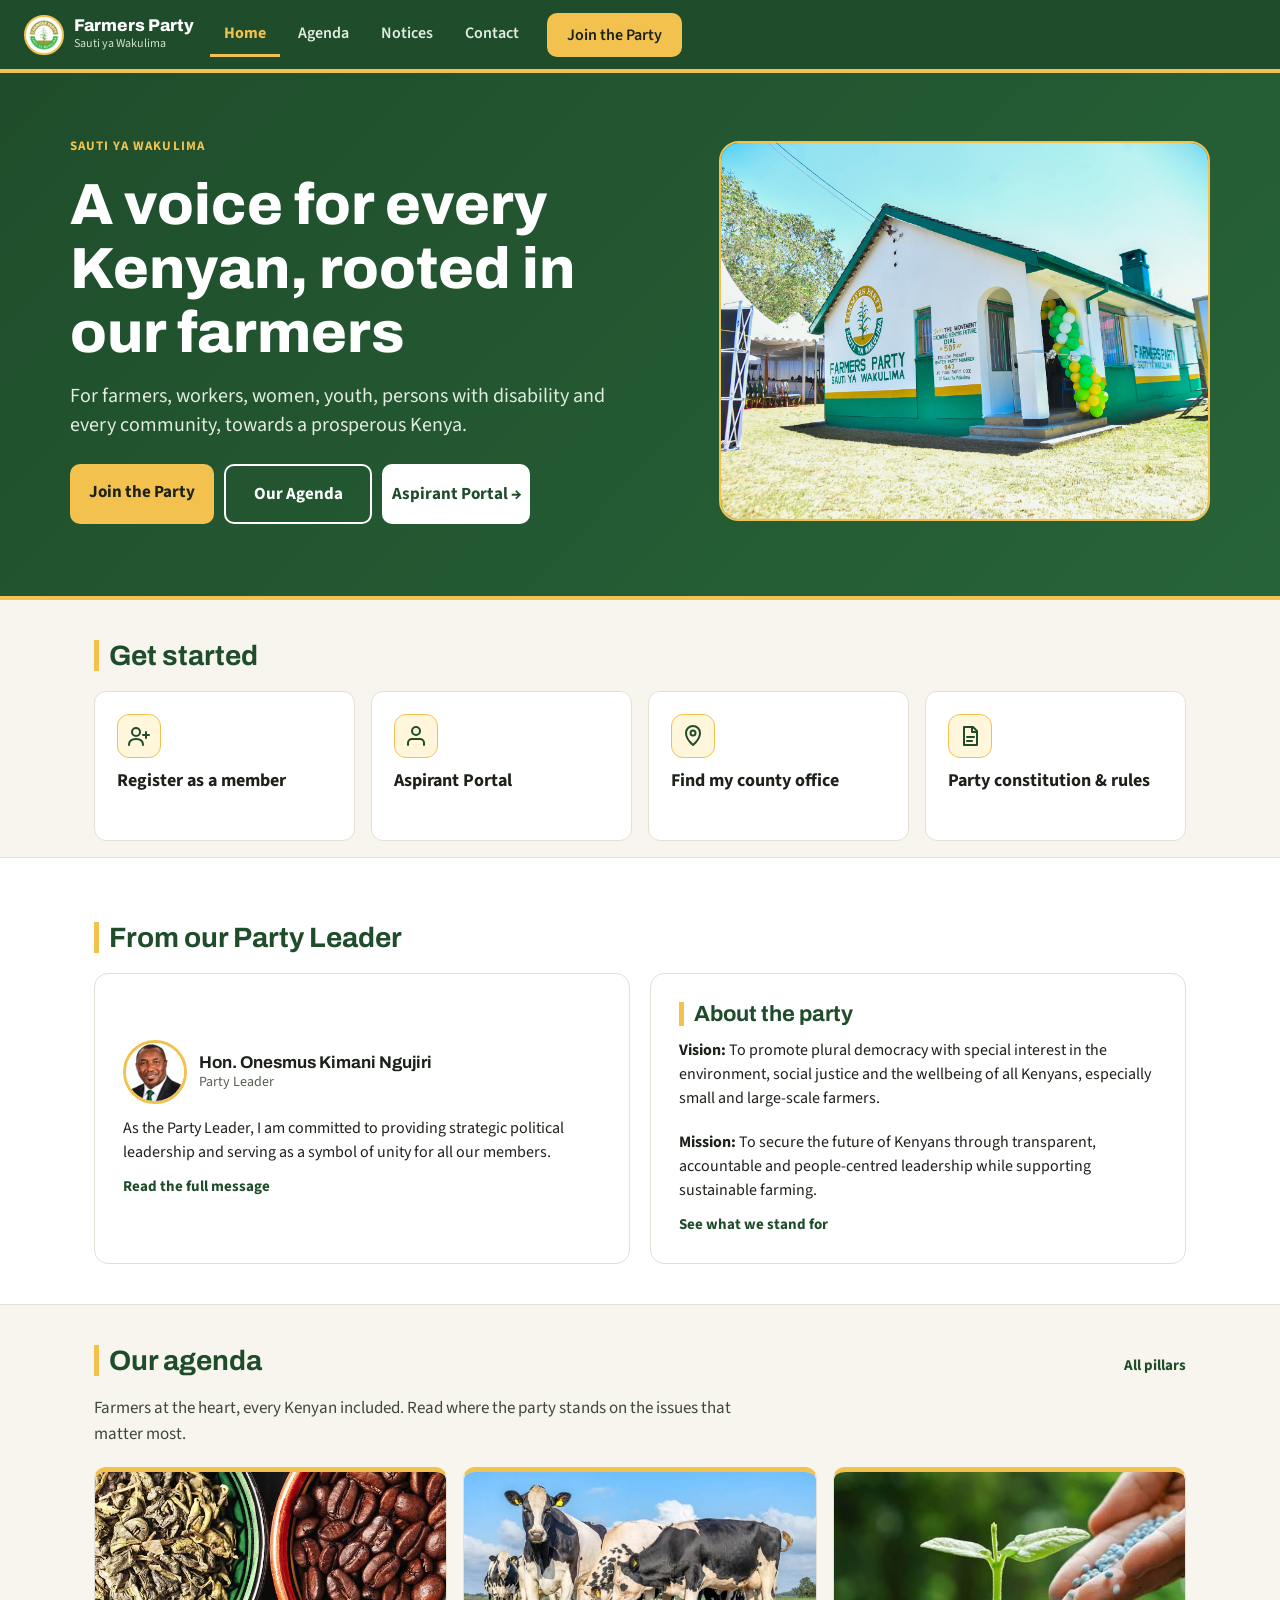
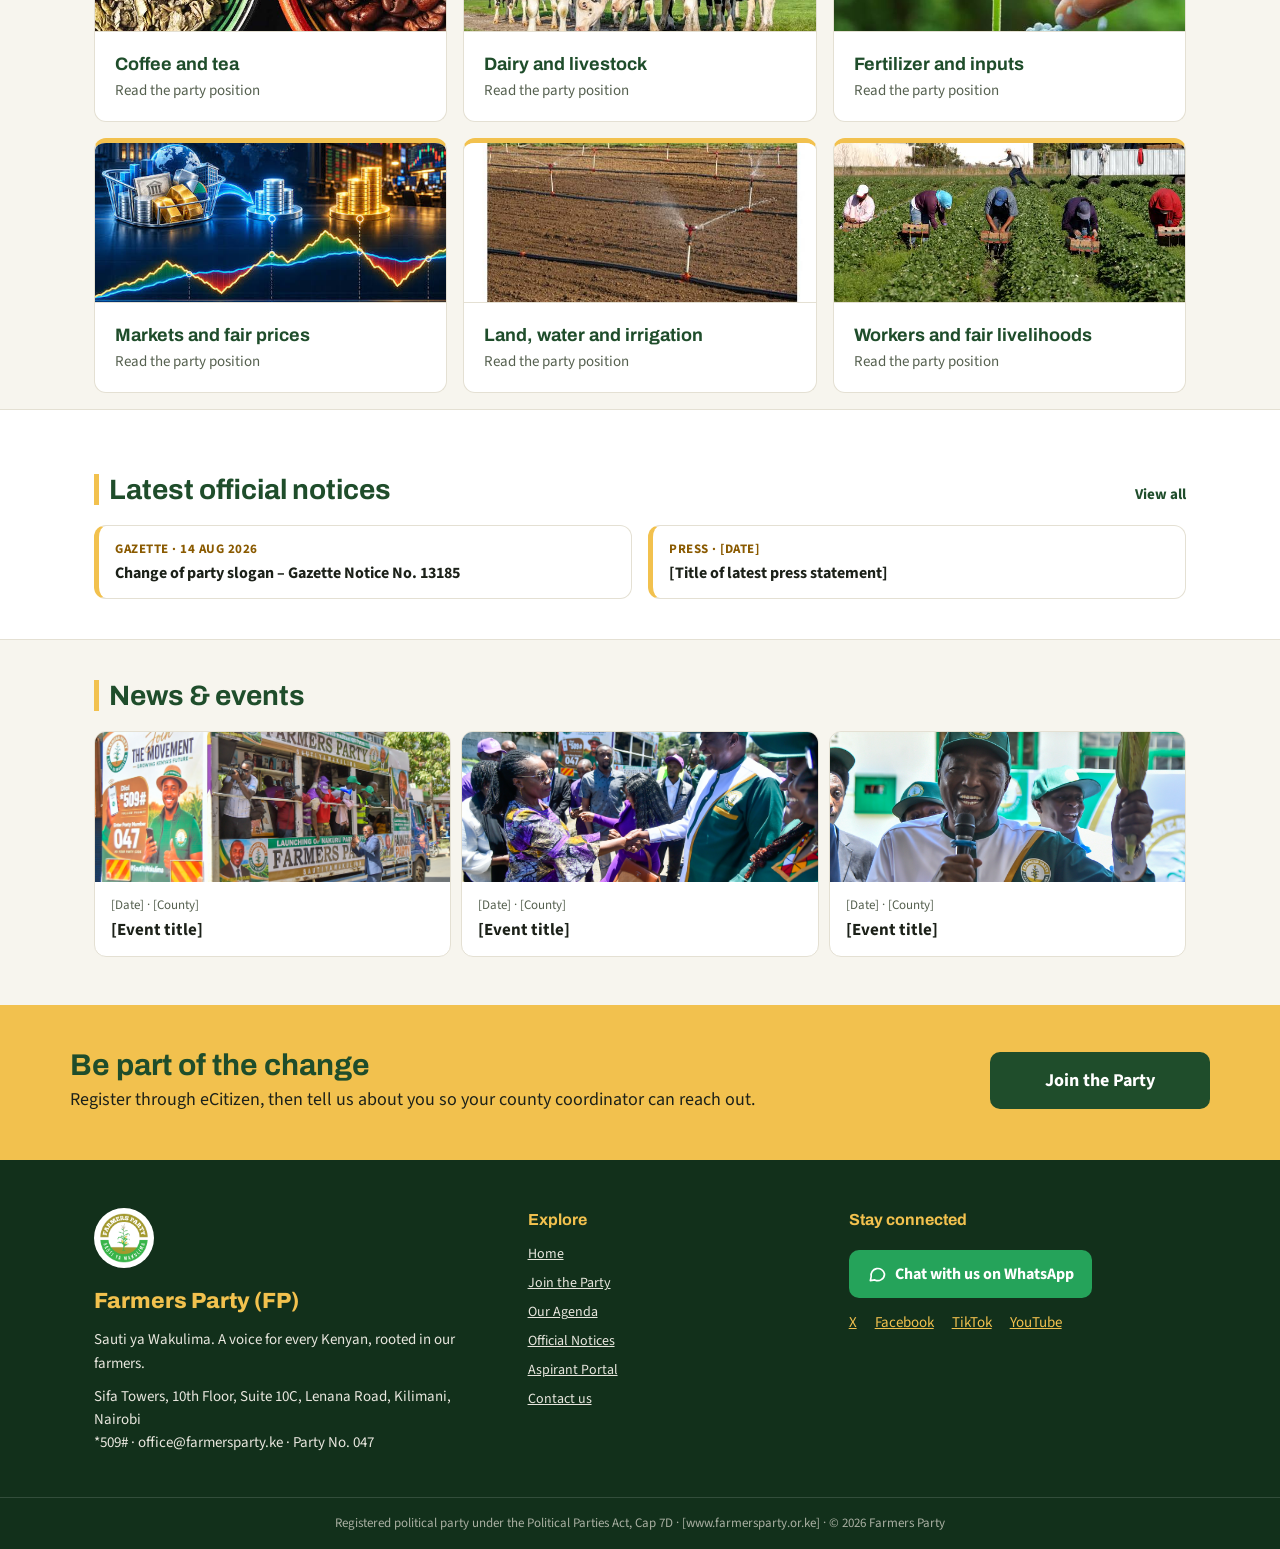
==== commit e1612eab: "latest" ====
--- a/index.html
+++ b/index.html
@@ -15,29 +15,46 @@
 <header class="hdr"><div class="hdr-in">
 <a class="brand" href="index.html"><div class="logo"><img src="logo.png" alt="Farmers Party Logo"></div><div class="brand-text"><span class="brand-name">Farmers Party</span><span class="brand-sub">Sauti ya Wakulima</span></div></a>
 <button class="menu-btn" type="button" aria-expanded="false" aria-controls="nav">Menu</button>
-<nav class="nav" id="nav" aria-label="Main"><a href="index.html" aria-current="page">Home</a><a href="agenda.html">Agenda</a><a href="notices.html">Notices</a><a href="agenda.html#contact">Contact</a><a class="btn-join" href="join.html">Join the Party</a></nav>
+<nav class="nav" id="nav" aria-label="Main">
+  <a href="index.html" aria-current="page">Home</a>
+  <a href="agenda.html">Agenda</a>
+  <a href="notices.html">Notices</a>
+  <a href="agenda.html#contact">Contact</a>
+  <a class="btn-join" href="join.html">Join the Party</a>
+</nav>
 </div></header>
+
 <main class="">
 <section class="hero"><div class="hero-in">
 <div class="hero-txt">
 <span class="kicker">Sauti ya Wakulima</span>
 <h1>A voice for every Kenyan, rooted in our farmers</h1>
 <p>For farmers, workers, women, youth, persons with disability and every community, towards a prosperous Kenya.</p>
-<div class="cta"><a class="btn btn-gold" href="join.html">Join the Party</a><a class="btn btn-outline" href="agenda.html">Our Agenda</a></div>
+
+<!-- UPDATED BUTTON GROUP -->
+<div class="cta">
+  <a class="btn btn-gold" href="join.html">Join the Party</a>
+  <a class="btn btn-outline" href="agenda.html">Our Agenda</a>
+  <a class="btn btn-outline" href="https://app.farmersparty.ke/" style="background:#fff; color:var(--green); border-color:#fff;">Aspirant Portal →</a>
+</div>
+
 </div>
 <div class="ph"><img src="_DSC0729.jpg" alt="Farmers in the field"></div>
 </div></section>
+
 <section class="sec"><h2>Get started</h2><div class="grid4">
 <a class="card qa" href="join.html"><svg aria-hidden="true" width="26" height="26" viewBox="0 0 24 24" fill="none" stroke="#1F4D2B" stroke-width="2" stroke-linecap="round" stroke-linejoin="round"><circle cx="9" cy="8" r="4"/><path d="M2 21c0-4 3-6 7-6s7 2 7 6"/><path d="M19 8v6"/><path d="M16 11h6"/></svg><span>Register as a member</span></a>
-<a class="card qa" href="https://www.ecitizen.go.ke"><svg aria-hidden="true" width="26" height="26" viewBox="0 0 24 24" fill="none" stroke="#1F4D2B" stroke-width="2" stroke-linecap="round" stroke-linejoin="round"><circle cx="11" cy="11" r="7"/><path d="M21 21l-5-5"/><path d="M8 11l2 2 4-4"/></svg><span>Check my membership</span></a>
+<a class="card qa" href="https://app.farmersparty.ke/"><svg aria-hidden="true" width="26" height="26" viewBox="0 0 24 24" fill="none" stroke="#1F4D2B" stroke-width="2" stroke-linecap="round" stroke-linejoin="round"><path d="M20 21v-2a4 4 0 0 0-4-4H8a4 4 0 0 0-4 4v2"/><circle cx="12" cy="7" r="4"/></svg><span>Aspirant Portal</span></a>
 <a class="card qa" href="agenda.html#contact"><svg aria-hidden="true" width="26" height="26" viewBox="0 0 24 24" fill="none" stroke="#1F4D2B" stroke-width="2" stroke-linecap="round" stroke-linejoin="round"><path d="M12 21s-7-6-7-12a7 7 0 0 1 14 0c0 6-7 12-7 12z"/><circle cx="12" cy="9" r="2.5"/></svg><span>Find my county office</span></a>
 <a class="card qa" href="notices.html"><svg aria-hidden="true" width="26" height="26" viewBox="0 0 24 24" fill="none" stroke="#1F4D2B" stroke-width="2" stroke-linecap="round" stroke-linejoin="round"><path d="M6 3h9l4 4v14H6z"/><path d="M14 3v5h5"/><path d="M9 13h7"/><path d="M9 17h5"/></svg><span>Party constitution &amp; rules</span></a>
 </div></section>
+
 <div class="band alt"><section class="sec"><h2>From our Party Leader</h2><div class="about">
 <div class="card card-pad"><div class="leader"><div class="avatar"><img src="leader.jpg" alt="Party Leader Photo"></div><div style="display:flex;flex-direction:column"><strong>Hon. Onesmus Kimani Ngujiri</strong><small>Party Leader</small></div></div>
 <p>As the Party Leader, I am committed to providing strategic political leadership and serving as a symbol of unity for all our members.</p><a class="more" href="agenda.html">Read the full message</a></div>
 <div class="card card-pad"><h2 style="margin:0;font-size:22px">About the party</h2><p><strong>Vision:</strong> To promote plural democracy with special interest in the environment, social justice and the wellbeing of all Kenyans, especially small and large-scale farmers.</p><p style="margin-top:8px"><strong>Mission:</strong> To secure the future of Kenyans through transparent, accountable and people-centred leadership while supporting sustainable farming.</p><a class="more" href="agenda.html">See what we stand for</a></div>
 </div></section></div>
+
 <section class="sec"><div class="row-between"><h2>Our agenda</h2><a href="agenda.html">All pillars</a></div>
     <p class="lead">Farmers at the heart, every Kenyan included. Read where the party stands on the issues that matter most.</p>
     <div class="grid3">
@@ -84,27 +101,31 @@
         </div>
       </a>
     </div></section>
+
 <div class="band alt"><section class="sec"><div class="row-between"><h2>Latest official notices</h2><a href="notices.html">View all</a></div>
 <div class="grid2w">
 <a class="card notice-link" href="notices.html"><span class="tag">GAZETTE · 14 AUG 2026</span><strong>Change of party slogan – Gazette Notice No. 13185</strong></a>
 <a class="card notice-link" href="notices.html"><span class="tag">PRESS · [DATE]</span><strong>[Title of latest press statement]</strong></a>
 </div></section></div>
+
 <section class="sec"><h2>News &amp; events</h2><div class="events">
 <div class="card"><div class="ph"><img src="_DSC1977.jpg" alt="Event 1"></div><div class="ev-body"><small>[Date] · [County]</small><strong>[Event title]</strong></div></div>
 <div class="card"><div class="ph"><img src="_DSC0916.jpg" alt="Event 2"></div><div class="ev-body"><small>[Date] · [County]</small><strong>[Event title]</strong></div></div>
 <div class="card"><div class="ph"><img src="_DSC1394.jpg" alt="Event 3"></div><div class="ev-body"><small>[Date] · [County]</small><strong>[Event title]</strong></div></div>
 </div></section>
+
 <section class="cta-band"><div class="cta-in"><div><h2>Be part of the change</h2><p>Register through eCitizen, then tell us about you so your county coordinator can reach out.</p></div><a class="btn btn-green" href="join.html">Join the Party</a></div></section>
 </main>
+
 <footer class="ftr">
 <div class="ftr-in">
-<div><img src="logo.png" alt="Farmers Party Logo" style="height: 60px; margin-bottom: 10px; border-radius: 50%; background: #fff; padding: 3px;"><span class="t">Farmers Party (FP)</span><p>Sauti ya Wakulima. A voice for every Kenyan, rooted in our farmers.</p><p>Sifa Towers, 10th Floor, Suite 10C, Lenana Road, Kilimani, Nairobi<br>*509# · info@farmersparty.ke · Party No. 047</p></div>
-<div><h3>Explore</h3><ul><li><a href="index.html">Home</a></li><li><a href="join.html">Join the Party</a></li><li><a href="agenda.html">Our Agenda</a></li><li><a href="notices.html">Official Notices</a></li><li><a href="agenda.html#contact">Contact us</a></li></ul></div>
+<div><img src="logo.png" alt="Farmers Party Logo" style="height: 60px; margin-bottom: 10px; border-radius: 50%; background: #fff; padding: 3px;"><span class="t">Farmers Party (FP)</span><p>Sauti ya Wakulima. A voice for every Kenyan, rooted in our farmers.</p><p>Sifa Towers, 10th Floor, Suite 10C, Lenana Road, Kilimani, Nairobi<br>*509# · office@farmersparty.ke · Party No. 047</p></div>
+<div><h3>Explore</h3><ul><li><a href="index.html">Home</a></li><li><a href="join.html">Join the Party</a></li><li><a href="agenda.html">Our Agenda</a></li><li><a href="notices.html">Official Notices</a></li><li><a href="https://app.farmersparty.ke/">Aspirant Portal</a></li><li><a href="agenda.html#contact">Contact us</a></li></ul></div>
 <div><h3>Stay connected</h3><a class="btn btn-wa" href="https://wa.me/"><svg aria-hidden="true" width="20" height="20" viewBox="0 0 24 24" fill="none" stroke="#fff" stroke-width="2" stroke-linecap="round" stroke-linejoin="round"><path d="M21 12a8 8 0 0 1-11.6 7.1L4 20l1-4.8A8 8 0 1 1 21 12z"/></svg>Chat with us on WhatsApp</a><div class="soc"><a href="https://x.com/FarmersParty_FP" target="_blank" rel="noopener">X</a><a href="https://www.facebook.com/share/1CMqEgruwL/" target="_blank" rel="noopener">Facebook</a><a href="https://tiktok.com/">TikTok</a><a href="https://youtube.com/">YouTube</a></div></div>
 </div>
 <div class="ftr-bar">Registered political party under the Political Parties Act, Cap 7D · [www.farmersparty.or.ke] · © 2026 Farmers Party</div>
 </footer>
 </div>
-<script src="main.js" defer></script>
+<script src="js/main.js" defer></script>
 </body>
 </html>
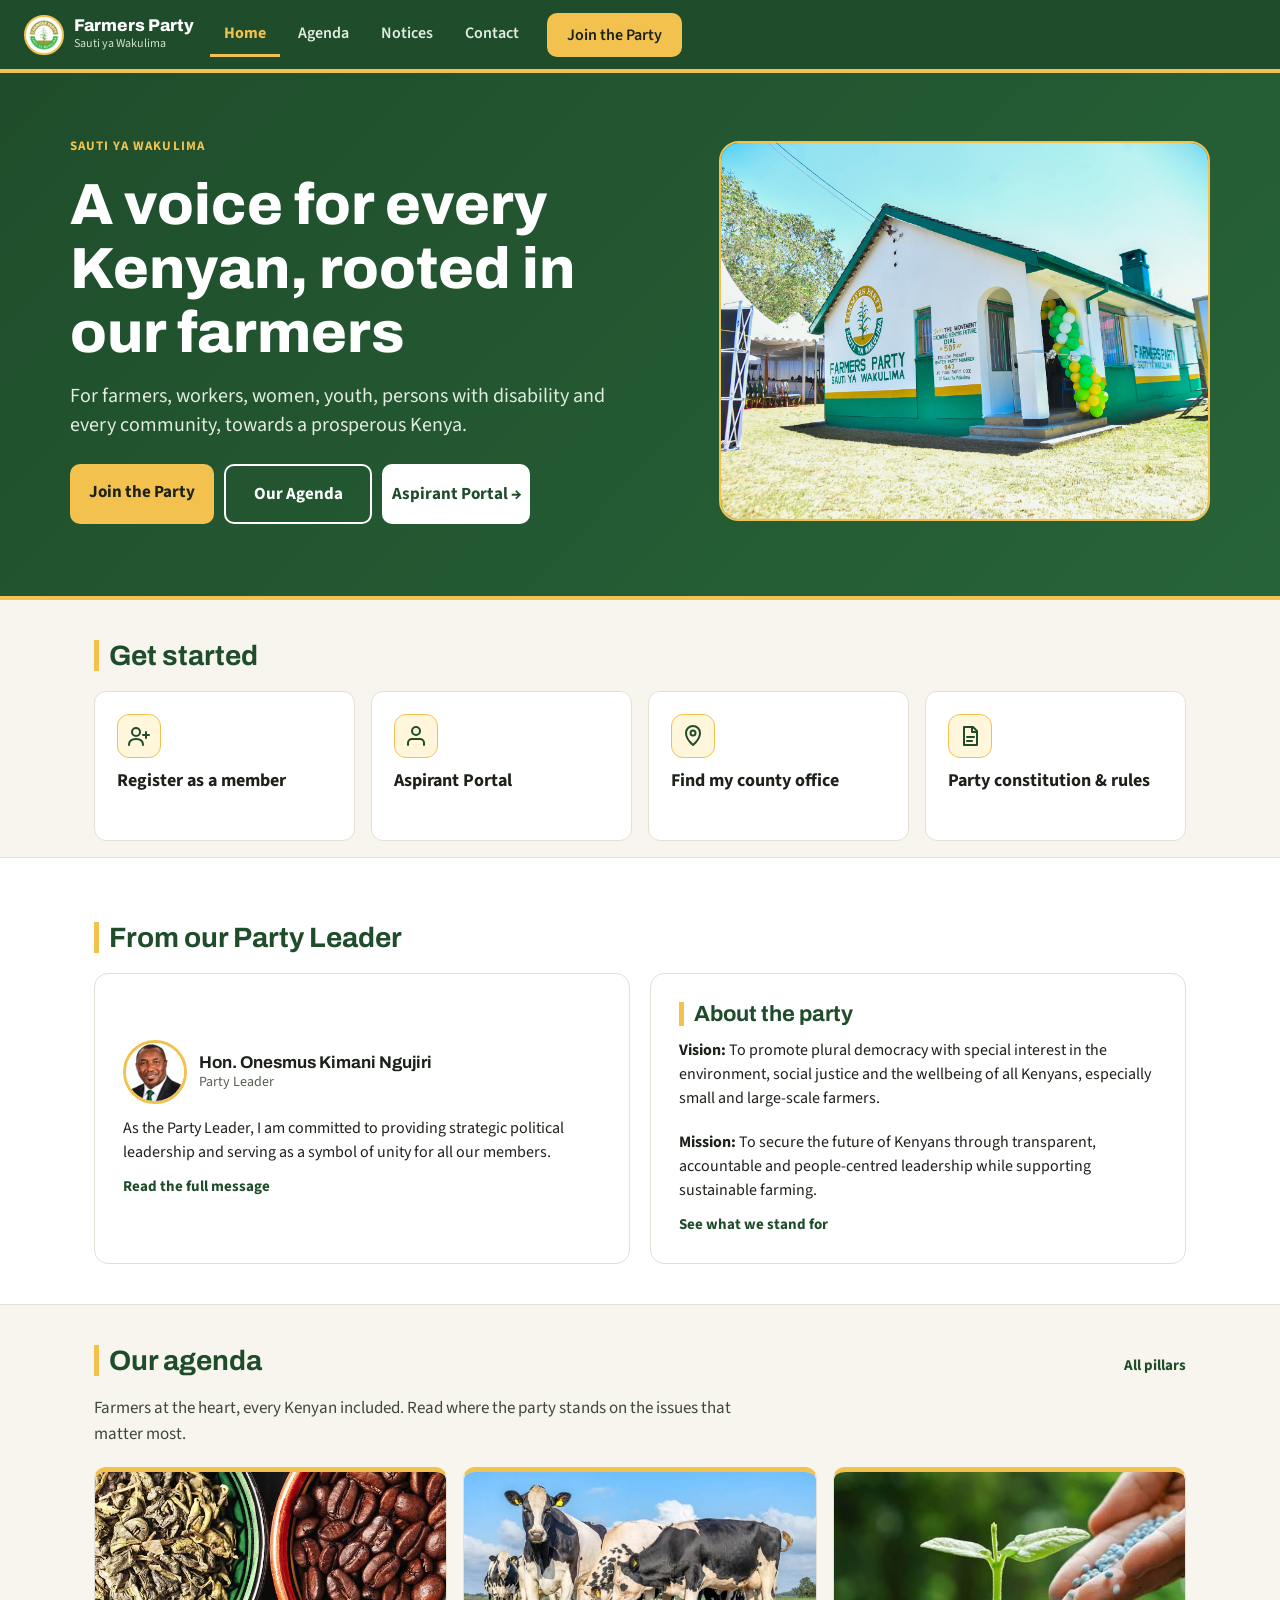
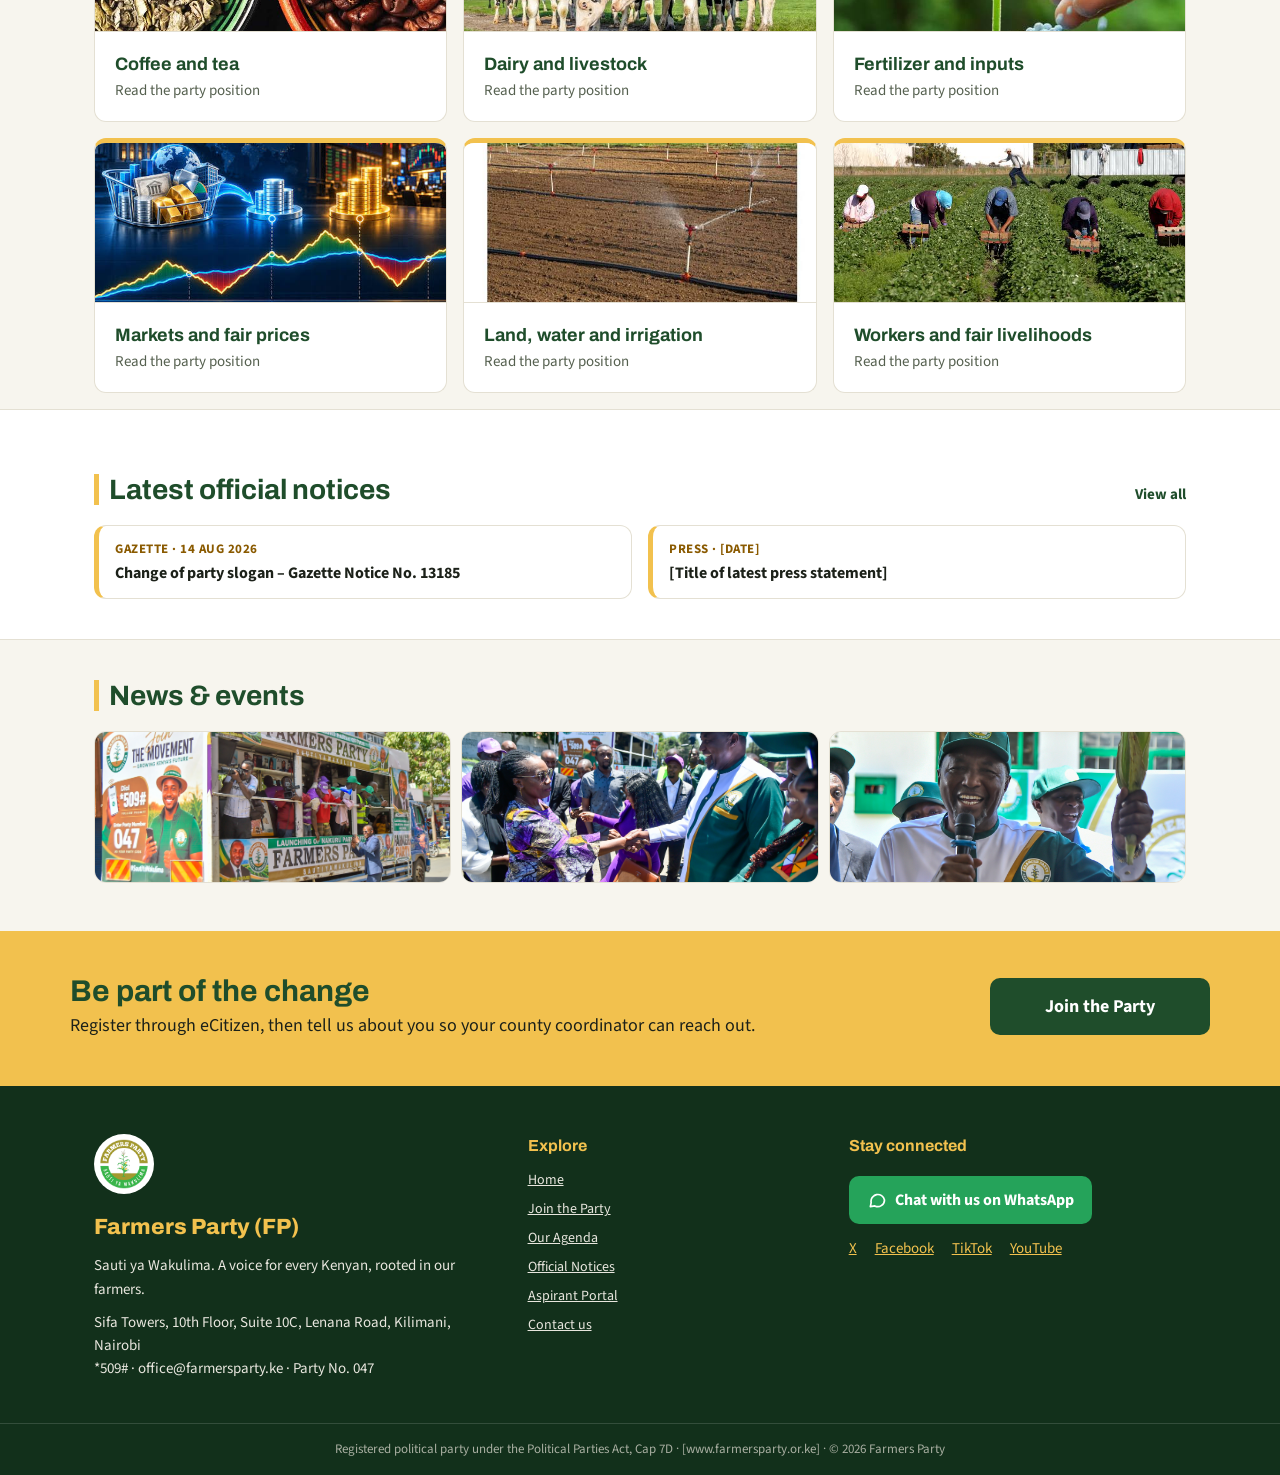
==== commit 0b81f65b: "latest" ====
--- a/index.html
+++ b/index.html
@@ -31,7 +31,6 @@
 <h1>A voice for every Kenyan, rooted in our farmers</h1>
 <p>For farmers, workers, women, youth, persons with disability and every community, towards a prosperous Kenya.</p>
 
-<!-- UPDATED BUTTON GROUP -->
 <div class="cta">
   <a class="btn btn-gold" href="join.html">Join the Party</a>
   <a class="btn btn-outline" href="agenda.html">Our Agenda</a>
@@ -109,9 +108,9 @@
 </div></section></div>
 
 <section class="sec"><h2>News &amp; events</h2><div class="events">
-<div class="card"><div class="ph"><img src="_DSC1977.jpg" alt="Event 1"></div><div class="ev-body"><small>[Date] · [County]</small><strong>[Event title]</strong></div></div>
-<div class="card"><div class="ph"><img src="_DSC0916.jpg" alt="Event 2"></div><div class="ev-body"><small>[Date] · [County]</small><strong>[Event title]</strong></div></div>
-<div class="card"><div class="ph"><img src="_DSC1394.jpg" alt="Event 3"></div><div class="ev-body"><small>[Date] · [County]</small><strong>[Event title]</strong></div></div>
+<div class="card"><div class="ph"><img src="_DSC1977.jpg" alt="Event 1"></div></div>
+<div class="card"><div class="ph"><img src="_DSC0916.jpg" alt="Event 2"></div></div>
+<div class="card"><div class="ph"><img src="_DSC1394.jpg" alt="Event 3"></div></div>
 </div></section>
 
 <section class="cta-band"><div class="cta-in"><div><h2>Be part of the change</h2><p>Register through eCitizen, then tell us about you so your county coordinator can reach out.</p></div><a class="btn btn-green" href="join.html">Join the Party</a></div></section>
@@ -121,7 +120,7 @@
 <div class="ftr-in">
 <div><img src="logo.png" alt="Farmers Party Logo" style="height: 60px; margin-bottom: 10px; border-radius: 50%; background: #fff; padding: 3px;"><span class="t">Farmers Party (FP)</span><p>Sauti ya Wakulima. A voice for every Kenyan, rooted in our farmers.</p><p>Sifa Towers, 10th Floor, Suite 10C, Lenana Road, Kilimani, Nairobi<br>*509# · office@farmersparty.ke · Party No. 047</p></div>
 <div><h3>Explore</h3><ul><li><a href="index.html">Home</a></li><li><a href="join.html">Join the Party</a></li><li><a href="agenda.html">Our Agenda</a></li><li><a href="notices.html">Official Notices</a></li><li><a href="https://app.farmersparty.ke/">Aspirant Portal</a></li><li><a href="agenda.html#contact">Contact us</a></li></ul></div>
-<div><h3>Stay connected</h3><a class="btn btn-wa" href="https://wa.me/"><svg aria-hidden="true" width="20" height="20" viewBox="0 0 24 24" fill="none" stroke="#fff" stroke-width="2" stroke-linecap="round" stroke-linejoin="round"><path d="M21 12a8 8 0 0 1-11.6 7.1L4 20l1-4.8A8 8 0 1 1 21 12z"/></svg>Chat with us on WhatsApp</a><div class="soc"><a href="https://x.com/FarmersParty_FP" target="_blank" rel="noopener">X</a><a href="https://www.facebook.com/share/1CMqEgruwL/" target="_blank" rel="noopener">Facebook</a><a href="https://tiktok.com/">TikTok</a><a href="https://youtube.com/">YouTube</a></div></div>
+<div><h3>Stay connected</h3><a class="btn btn-wa" href="https://whatsapp.com/channel/0029VbDb3Zp3AzNYZSGwkR3o" target="_blank" rel="noopener"><svg aria-hidden="true" width="20" height="20" viewBox="0 0 24 24" fill="none" stroke="#fff" stroke-width="2" stroke-linecap="round" stroke-linejoin="round"><path d="M21 12a8 8 0 0 1-11.6 7.1L4 20l1-4.8A8 8 0 1 1 21 12z"/></svg>Chat with us on WhatsApp</a><div class="soc"><a href="https://x.com/FarmersParty_FP" target="_blank" rel="noopener">X</a><a href="https://www.facebook.com/share/1CMqEgruwL/" target="_blank" rel="noopener">Facebook</a><a href="https://tiktok.com/">TikTok</a><a href="https://youtube.com/">YouTube</a></div></div>
 </div>
 <div class="ftr-bar">Registered political party under the Political Parties Act, Cap 7D · [www.farmersparty.or.ke] · © 2026 Farmers Party</div>
 </footer>
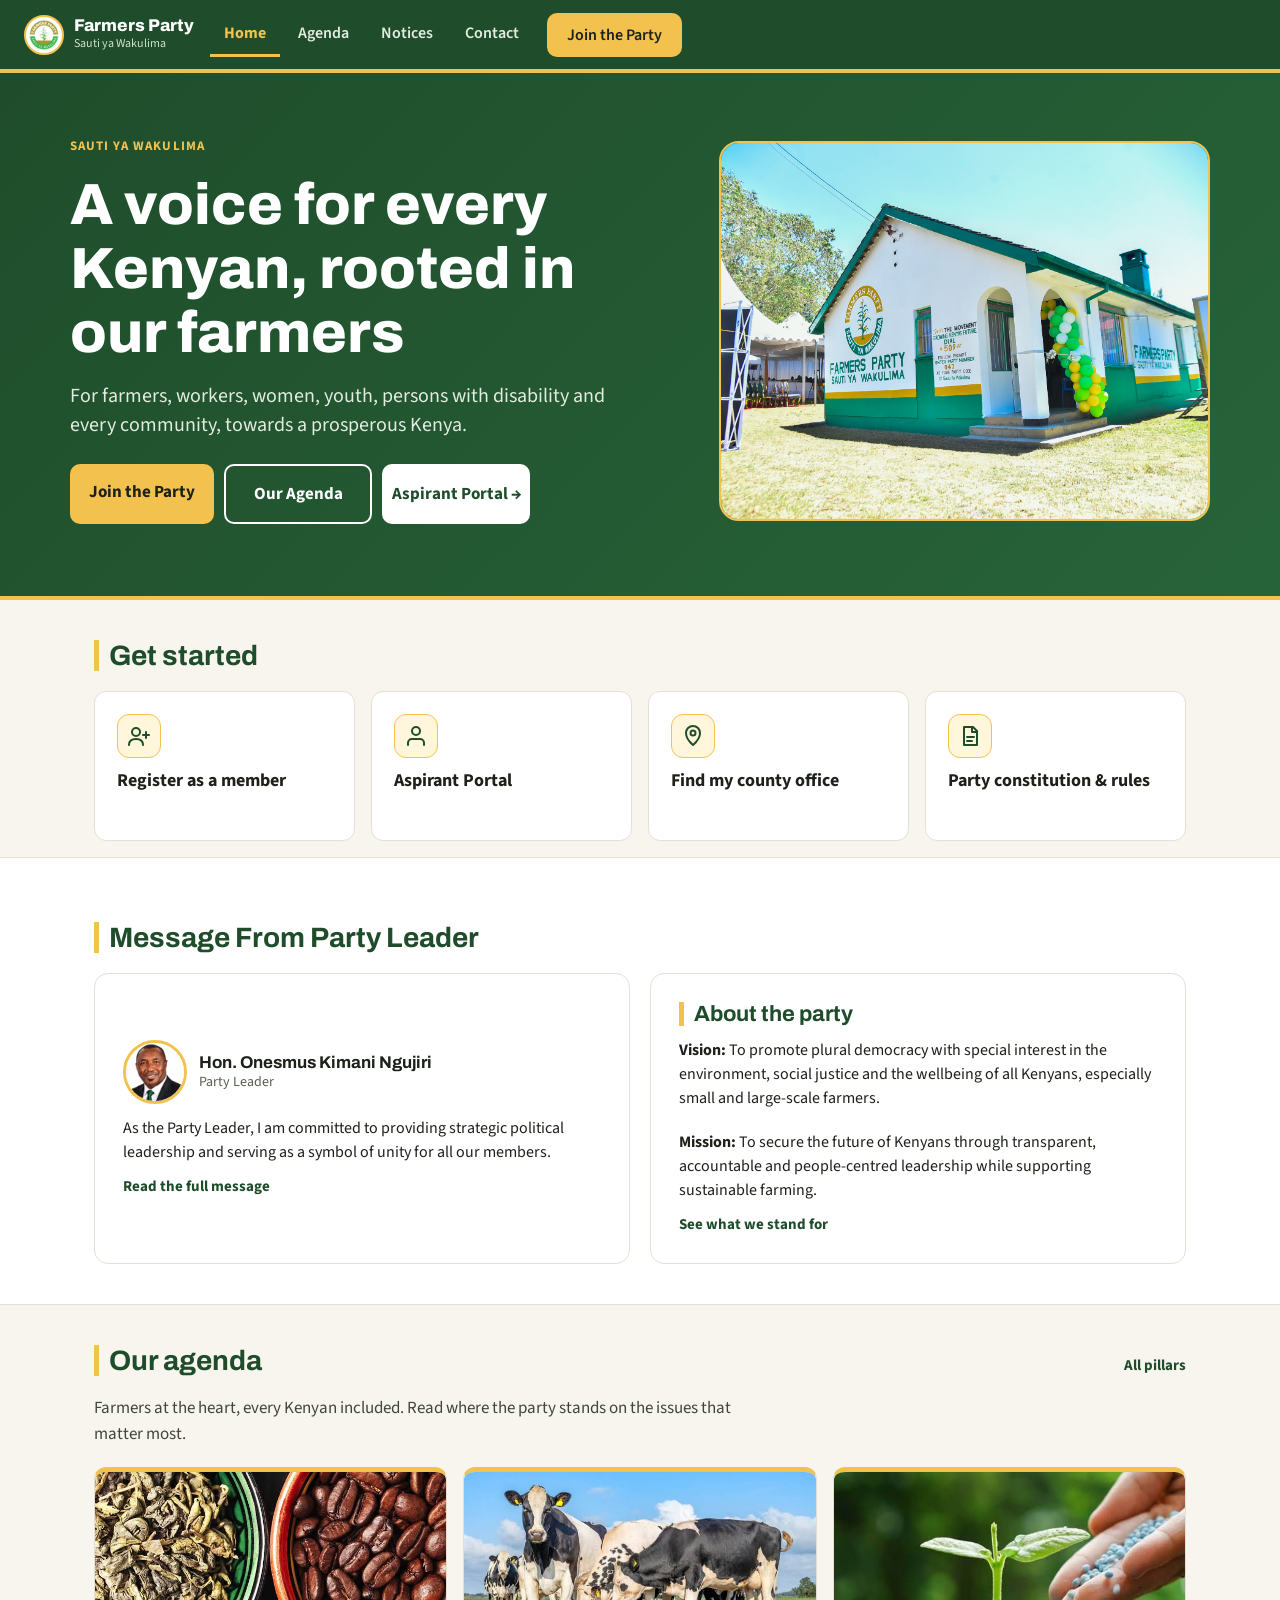
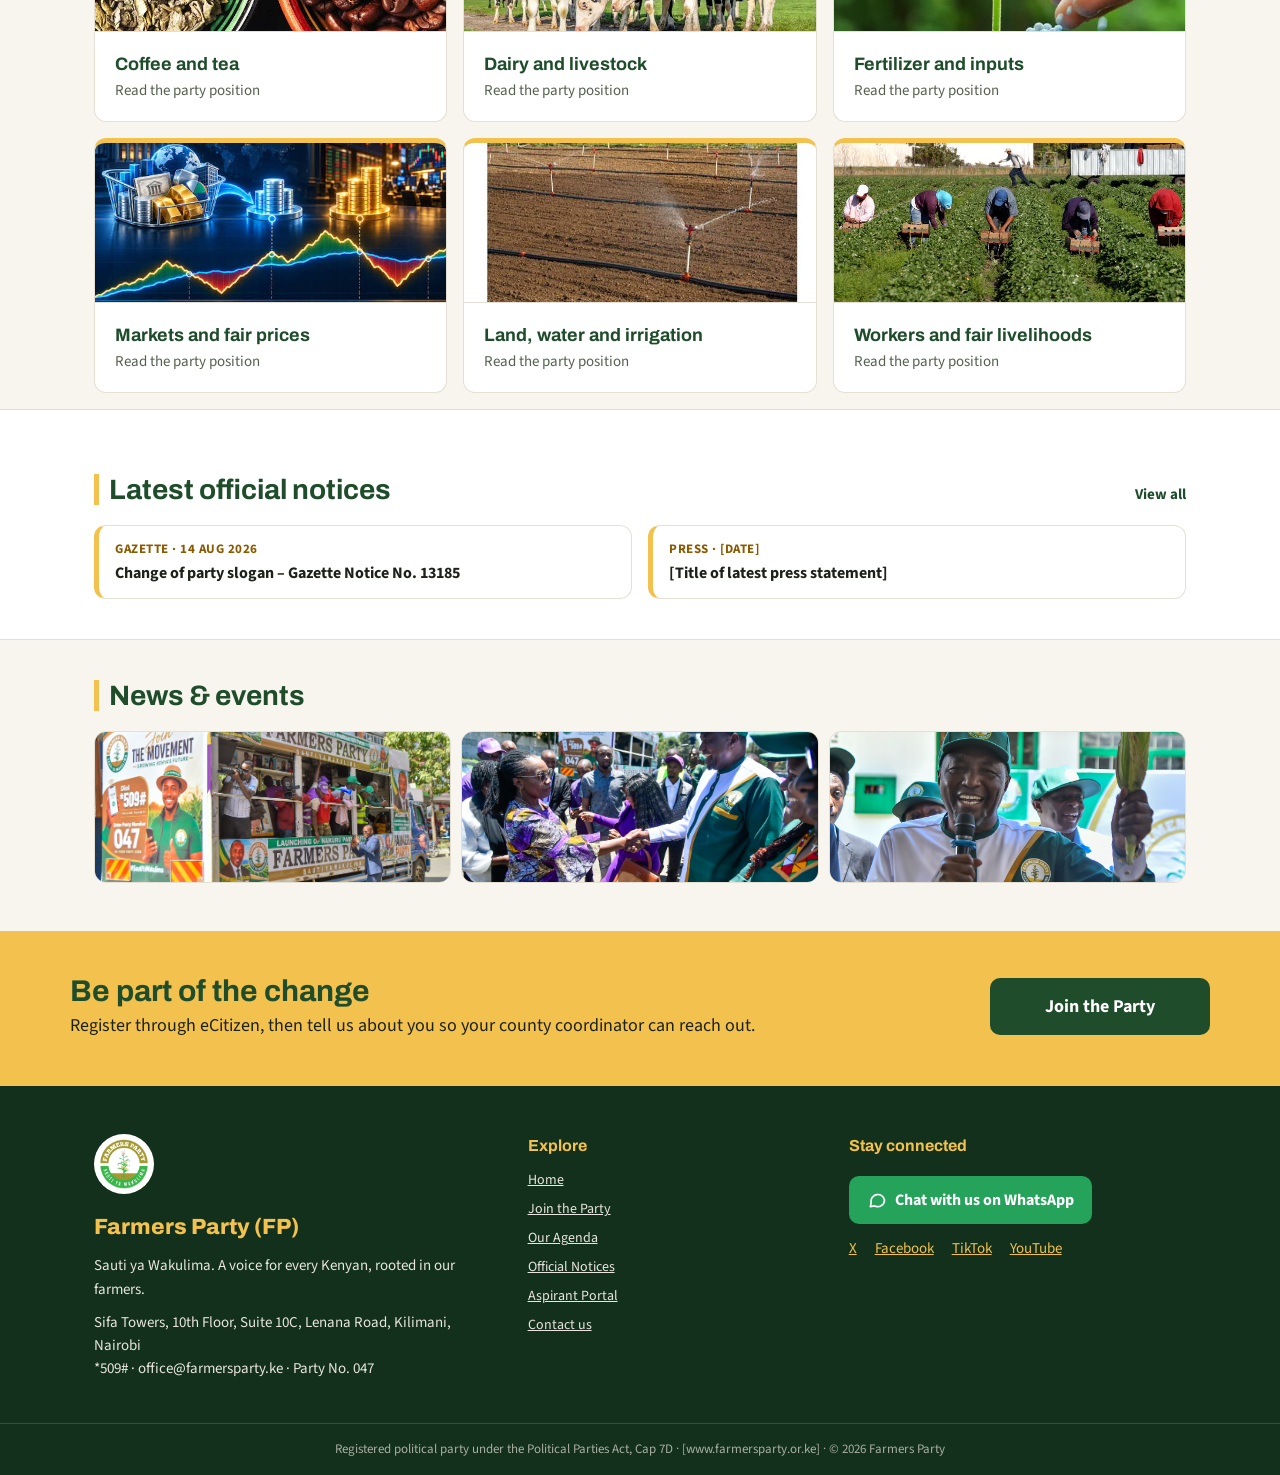
==== commit 28c30c53: "latest" ====
--- a/index.html
+++ b/index.html
@@ -48,7 +48,7 @@
 <a class="card qa" href="notices.html"><svg aria-hidden="true" width="26" height="26" viewBox="0 0 24 24" fill="none" stroke="#1F4D2B" stroke-width="2" stroke-linecap="round" stroke-linejoin="round"><path d="M6 3h9l4 4v14H6z"/><path d="M14 3v5h5"/><path d="M9 13h7"/><path d="M9 17h5"/></svg><span>Party constitution &amp; rules</span></a>
 </div></section>
 
-<div class="band alt"><section class="sec"><h2>From our Party Leader</h2><div class="about">
+<div class="band alt"><section class="sec"><h2>Message From Party Leader</h2><div class="about">
 <div class="card card-pad"><div class="leader"><div class="avatar"><img src="leader.jpg" alt="Party Leader Photo"></div><div style="display:flex;flex-direction:column"><strong>Hon. Onesmus Kimani Ngujiri</strong><small>Party Leader</small></div></div>
 <p>As the Party Leader, I am committed to providing strategic political leadership and serving as a symbol of unity for all our members.</p><a class="more" href="agenda.html">Read the full message</a></div>
 <div class="card card-pad"><h2 style="margin:0;font-size:22px">About the party</h2><p><strong>Vision:</strong> To promote plural democracy with special interest in the environment, social justice and the wellbeing of all Kenyans, especially small and large-scale farmers.</p><p style="margin-top:8px"><strong>Mission:</strong> To secure the future of Kenyans through transparent, accountable and people-centred leadership while supporting sustainable farming.</p><a class="more" href="agenda.html">See what we stand for</a></div>
@@ -125,6 +125,6 @@
 <div class="ftr-bar">Registered political party under the Political Parties Act, Cap 7D · [www.farmersparty.or.ke] · © 2026 Farmers Party</div>
 </footer>
 </div>
-<script src="js/main.js" defer></script>
+<script src="main.js" defer></script>
 </body>
 </html>
